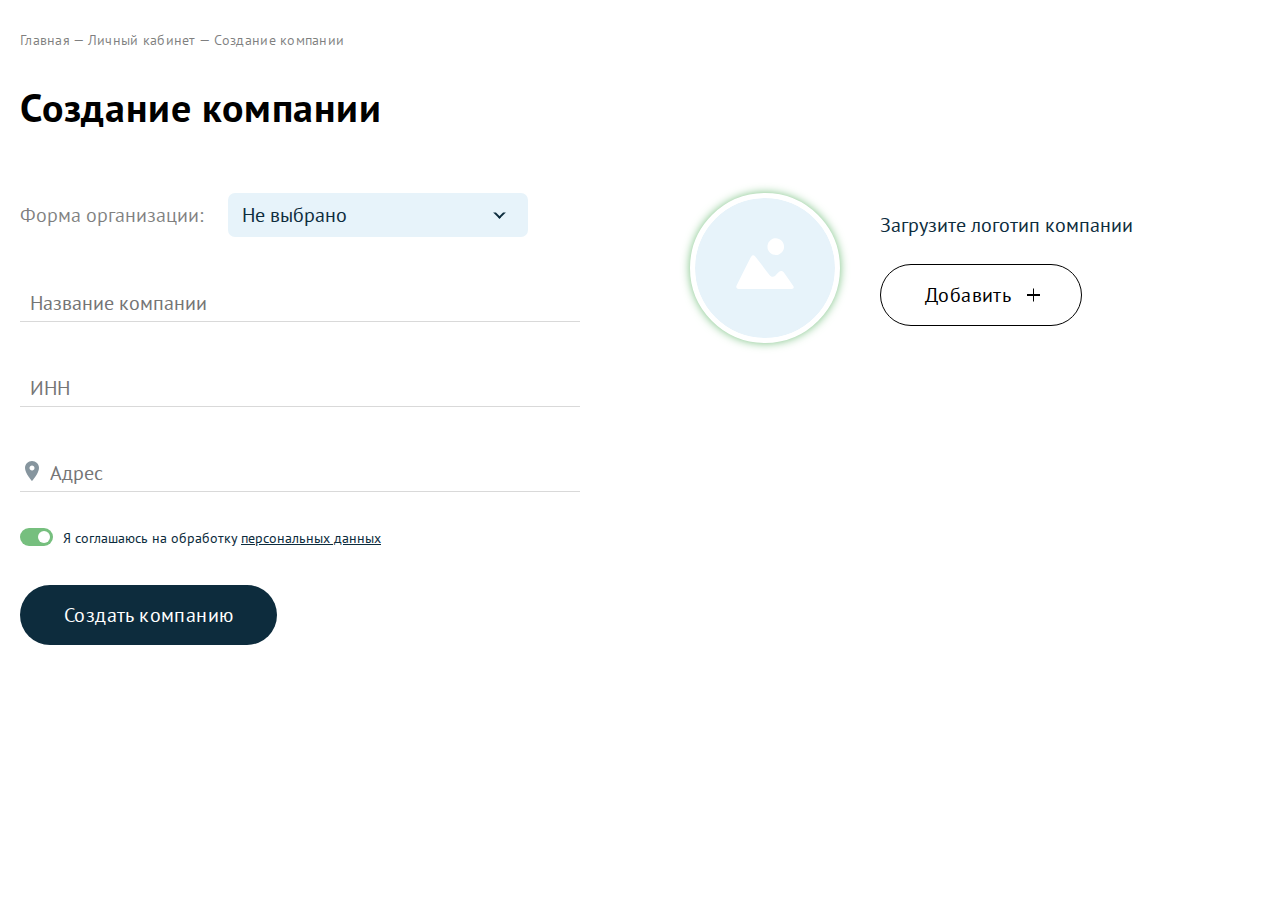
==== admin/company-creation.html @ 100001f4 "Make scroll to top button" ====
<!DOCTYPE html>
<html lang="ru">
<head>
  <meta charset="UTF-8">
  <meta name="viewport" content="width=device-width, initial-scale=1.0">
  <link rel="stylesheet" href="../styles.css">
  <title>Company  creation</title>
</head>
<body class="page">
  <main class="page__content">
    <div class="container">
      <nav class="breadcrumb" aria-label="breadcrumb">
        <ol class="breadcrumb__list">
          <li class="breadcrumb__item"><a href="#" class="breadcrumb__link">Главная</a></li>
          <li class="breadcrumb__item"><a href="#" class="breadcrumb__link">Личный кабинет</a></li>
          <li class="breadcrumb__item" aria-current="page">Создание компании</li>
        </ol>
      </nav>
      <h1 class="page__heading">Создание компании</h1>
      <form class="company-creation-form js-company-creation-form" novalidate>
        <div class="company-creation-form__left">
          <div class="form-control js-form-control">
            <div class="select js-select org-form-select">
              <label for="orgFormSelect" class="select__label org-form-select__label">Форма организации:</label>
              <div class="select__select org-form-select__select">
                <div class="select__input-wrapper">
                  <input type="text" class="select__input js-select__input js-company-creation-form__org-form" id="orgFormSelect" placeholder="Не выбрано" name="form" readonly>
                </div>              
                <ul class="select__options">
                  <li class="select__item js-select__item" data-value="individual">Физическое лицо</li>
                  <li class="select__item js-select__item" data-value="company">Юридическое лицо</li>
                </ul>
              </div>            
            </div>
          </div>
          <div class="form-control js-form-control">
            <label for="companyCreationName" class="visually-hidden">Имя</label>
            <input type="text" id="companyCreationName" class="input js-company-creation-form__name" name="name" placeholder="Название компании">
          </div>
          <div class="form-control js-form-control">
            <label for="companyCreationTaxNumber" class="visually-hidden">ИНН</label>
            <input type="text" id="companyCreationTaxNumber" class="input js-company-creation-form__tax-number" name="tax" placeholder="ИНН">
          </div>
          <div class="form-control js-form-control">
            <label for="companyCreationAddress" class="visually-hidden">Адрес</label>
            <input type="text" id="companyCreationAddress" class="input input_address js-input_address js-company-creation-form__address" name="address" placeholder="Адрес">
          </div>
          <div class="form-control js-form-control">
            <div class="toggle">
              <input class="toggle__field js-company-creation-form__agreement" id="companyCreationToggle" type="checkbox" checked="checked" name="agreement">
              <label class="toggle__label" for="companyCreationToggle">
                <!-- This wrapper is necessary for proper text wrapping if there are other tags inside the label -->
                <span class="toggle__label-inner">
                  Я соглашаюсь на обработку <a href="#">персональных данных</a>
                </span>              
              </label>
            </div>
          </div>          
          <button class="button company-creation-form__submit-button" type="submit">Создать компанию</button>
        </div>
        <div class="company-creation-form__right">
          <div class="img-uploader js-img-uploader">
            <input type="file" accept="image/*" class="visually-hidden js-img-uploader__input" name="photo">
            <div class="img-uploader__img-area js-img-uploader__img-area" style="background-image: url(../img/company-logo-placeholder.svg)"></div>
            <div class="img-uploader__button-area">
              <span>Загрузите логотип компании</span>
              <button class="button button_secondary button_icon_plus js-img-uploader__button" type="button">Добавить</button>
            </div>
          </div>
        </div>
      </form>
    </div>
    <button class="page__scroll-top-button js-page__scroll-top-button"></button>
  </main>
  
  <script src=" https://api-maps.yandex.ru/2.1/?lang=ru_RU&apikey=1eb74772-7ee5-42bf-a977-13ef8b98118c&suggest_apikey=bbda478a-92b3-495a-99fe-64d5a8143422" type="text/javascript"></script>
  <script src="https://yandex.st/jquery/2.2.3/jquery.min.js" type="text/javascript"></script>
  <script>
    ymaps.ready(init);

    function init() {
      const suggestView = new ymaps.SuggestView('companyCreationAddress');
    }
  </script>
  <script src="../main.js"></script>
</body>
</html>
---- styles.css ----
/* Fonts */
@font-face {
  font-family: 'PT Sans';
  src: url('./fonts/pt-sans/pt-sans-regular.woff2') format('woff2'),
      url('./fonts/pt-sans/pt-sans-regular.woff') format('woff');
  font-weight: 400;
  font-style: normal;
  font-display: swap;
}
@font-face {
  font-family: 'PT Sans';
  src: url('./fonts/pt-sans/pt-sans-bold.woff2') format('woff2'),
      url('./fonts/pt-sans/pt-sans-bold.woff') format('woff');
  font-weight: 700;
  font-style: normal;
  font-display: swap;
}
@font-face {
  font-family: 'Ubuntu';
  src: url('./fonts/ubuntu/ubuntu-bold.woff2') format('woff2'),
      url('./fonts/ubuntu/ubuntu-bold.woff') format('woff');
  font-weight: 700;
  font-style: normal;
  font-display: swap;
}
@font-face {
  font-family: 'Roboto Condensed';
  src: url('./fonts/roboto-condensed/roboto-condensed-bold.woff2') format('woff2'),
      url('./fonts/roboto-condensed/roboto-condensed-bold.woff') format('woff');
  font-weight: 700;
  font-style: normal;
  font-display: swap;
}
/* End Fonts */

/* General */
:root {
  --main-text-color: #0D2C3D;
  --secondary-color: #E7F3FA;
  --success-color: #76BF7E;
  --success-transparent-color: #F1FFF3;
  --danger-color: #E41D1D;
  --badge-color: #EB5757;
  --warning-color: #FEAC0B;
  --primary-color: #5D5FEF;
}
*,
*::before,
*::after {
  -webkit-box-sizing: border-box;
          box-sizing: border-box;
}
html {
  font-family: 'PT Sans', 'Arial', sans-serif;
  font-size: 20px;
  line-height: 1.5;
  color: var(--main-text-color);
  height: 100%;
  scroll-behavior: smooth;
}
a {
  color: inherit;
}
.container {
  min-width: 300px;
  max-width: 1540px;
  padding-left: 1rem;
  padding-right: 1rem;
  margin-right: auto;
  margin-left: auto;
}
.visually-hidden {
  position: absolute;
  width: 1px;
  height: 1px;
  margin: -1px;
  border: 0;
  padding: 0;
  white-space: nowrap;
  -webkit-clip-path: inset(100%);
          clip-path: inset(100%);
  clip: rect(0 0 0 0);
  overflow: hidden;
}
.img-responsive {
  width: 100%;
  height: auto;
}
/* End General */

/* Page */
.page {
  min-height: 100%;
  margin: 0;
  padding: 0;
  display: -webkit-box;
  display: -ms-flexbox;
  display: flex;
  -webkit-box-orient: vertical;
  -webkit-box-direction: normal;
      -ms-flex-direction: column;
          flex-direction: column;
}
.page__content {
  -webkit-box-flex: 1;
      -ms-flex-positive: 1;
          flex-grow: 1;
  padding-top: 1.5rem;
  padding-bottom: 4rem;
  position: relative;       
}
.page__heading {
  font-weight: 700;
  font-size: 2rem;
  letter-spacing: .04rem;
  color: #000;
  line-height: normal;
  margin-bottom: 3rem;
}
.page__heading_without_margin {
  margin: 0;
}
.page__scroll-top-button {
  display: none;
  border: none;
  border-radius: .5rem;
  width: 3.4rem;
  height: 3.3rem;
  background-color: rgba(13, 44, 61, 0.5);
  position: absolute;
  bottom: -1.5rem;
  right: 1rem;
  cursor: pointer;
  background-image: url(./img/arrow-top.svg);
  background-repeat: no-repeat;
  background-position: center;
  background-size: 1rem;
  -webkit-transition: all 0.2s ease-in-out;
  -o-transition: all 0.2s ease-in-out;
  transition: all 0.2s ease-in-out;
}
.page__scroll-top-button:hover {
  background-color: var(--main-text-color);
}
.page__scroll-top-button_visible {
  display: block;
}
/* End Page */

/* Media Page */
@media (max-width: 575px) {
  .page__heading {
    margin-bottom: 1.5rem;
  }
  .page__heading_without_margin {
    margin: 0;
  }
}
/* End Media Page */

/* Breadcrumb */
.breadcrumb {
  margin-bottom: 1.5rem;
}
.breadcrumb__list {
  margin: 0;
  padding: 0;
  list-style: none;
  display: -webkit-box;
  display: -ms-flexbox;
  display: flex;
  -ms-flex-wrap: wrap;
      flex-wrap: wrap;
}
.breadcrumb__item {
  color: rgba(0, 0, 0, 0.5);
  font-size: .7rem;
  letter-spacing: .014rem;
  -ms-flex-negative: 0;
      flex-shrink: 0;
}
.breadcrumb__item:not(:last-child)::after {
  content: ' — ';
  white-space: pre;  
}
.breadcrumb__link {
  text-decoration: none;
  color: inherit;
}
/* End Breadcrumb */

/* Form Elements */
.input {
  border: none;
  border-bottom: 1px solid rgba(0, 0, 0, 0.15);
  padding-top: .85rem;
  padding-left: .5rem;
  padding-right: .5rem;
  padding-bottom: .25rem;
  line-height: normal;
  font-size: inherit;
  font-family: inherit;
  margin: 0;
  width: 100%;
  -webkit-transition: all 0.2s ease-in-out;
  -o-transition: all 0.2s ease-in-out;
  transition: all 0.2s ease-in-out;
}
.input:focus {
  border-bottom-color: rgba(0, 0, 0, 0.50);
  outline: none;
}
.input:focus::-webkit-input-placeholder {
  opacity: 0;
  color: transparent;
  -webkit-transition: opacity 0.3s ease;
  transition: opacity 0.3s ease;
}
.input:focus::-moz-placeholder {
  opacity: 0;
  color: transparent;
  -moz-transition: opacity 0.3s ease;
  transition: opacity 0.3s ease;
}
.input:focus:-ms-input-placeholder {
  opacity: 0;
  color: transparent;
  -ms-transition: opacity 0.3s ease;
  transition: opacity 0.3s ease;
}
.input:focus::-ms-input-placeholder {
  opacity: 0;
  color: transparent;
  -ms-transition: opacity 0.3s ease;
  transition: opacity 0.3s ease;
}
.input:focus::placeholder {
  opacity: 0;
  color: transparent;
  -webkit-transition: opacity 0.3s ease;
  -o-transition: opacity 0.3s ease;
  transition: opacity 0.3s ease;
}
.input_address {
  padding-left: 1.5rem;
  background-image: url(./img/geo-icon.svg);
  background-size: 14px;
  background-repeat: no-repeat;
  background-position: left .25rem bottom .5rem;
}
.form-control {
  width: 100%;
}
.form-control__error-message {
  color: var(--danger-color);
  font-size: .7rem;
  text-align: right;
  letter-spacing: .014rem;
}
.form-control_error label {
  color: var(--danger-color);
}
.form-control_error .input {
  border-color: var(--danger-color);
  color: var(--danger-color);
}
.form-control_error .input::-webkit-input-placeholder {
  color: red;
}
.form-control_error .input::-moz-placeholder {
  color: red;
}
.form-control_error .input:-ms-input-placeholder {
  color: red;
}
.form-control_error .input::-ms-input-placeholder {
  color: red;
}
.form-control_error .input::placeholder {
  color: red;
}
.form-control_error .form-control__error-message {
  display: block;
}
.toggle__field {
  width: auto;
  height: auto;
  position: absolute;
  opacity: 0;
}
.toggle__label {
  display: -webkit-box;
  display: -ms-flexbox;
  display: flex;
  font-size: .7rem;
  line-height: 1.5;
  cursor: pointer;
  position: relative;
}
.toggle__label::before {
  content: '';
  display: inline-block;
  margin-right: .5rem;
  width: 1.65rem;
  height: .9rem;
  border-radius: .45rem;
  background-color: rgb(13, 44, 61, 0.5);
  -ms-flex-negative: 0;
      flex-shrink: 0;
  -webkit-transition: all 0.2s ease-in-out;
  -o-transition: all 0.2s ease-in-out;
  transition: all 0.2s ease-in-out;    
}
.toggle__label::after {
  content: '';
  display: block;
  width: .6rem;
  height: .6rem;
  border-radius: 50%;
  background-color: #fff;
  position: absolute;
  top: .15rem;
  left: .15rem;
  -webkit-transition: all 0.2s ease-in-out;
  -o-transition: all 0.2s ease-in-out;
  transition: all 0.2s ease-in-out;
}
.toggle__field:checked + .toggle__label::before {
  background-color: var(--success-color);
}
.toggle__field:checked + .toggle__label::after {
  left: .9rem;
}
/* End Form Elements */

/* Button */
.button {
  padding: .9rem 2.2rem;
  border: none;
  border-radius: 2.5rem;
  width: auto;
  background-color: var(--main-text-color);
  color: #fff;
  font-family: 'PT Sans', 'Arial', sans-serif;
  font-size: 1rem;
  line-height: 1.2;
  letter-spacing: .02rem;
  cursor: pointer;
  -webkit-transition: all 0.2s ease-in-out;
  -o-transition: all 0.2s ease-in-out;
  transition: all 0.2s ease-in-out;
}
.button:hover {
  opacity: 0.85;
}
.button:disabled {
  background-color: rgba(13, 44, 61, 0.5);
  pointer-events: none;
}
.button_secondary {
  background-color: transparent;
  border: 1px solid #000;
  color: #000;
  outline: 1px solid transparent;
}
.button_secondary:hover {
  outline: 1px solid var(--main-text-color);
}
.button_secondary:disabled {
  background-color: transparent;
  border-color: rgba(13, 44, 61, 0.5);
  color: rgba(13, 44, 61, 0.5);
}
.button_icon_plus {
  padding-right: 3.5rem;
  position: relative;
}
.button_icon_plus::after {
  content: '';
  position: absolute;
  display: block;
  width: .65rem;
  height: .65rem;
  background-image: 
    -o-linear-gradient(bottom, transparent .3rem, #000 .3rem, #000 .35rem, transparent .35rem),
    -o-linear-gradient(right, transparent .3rem, #000 .3rem, #000 .35rem, transparent .35rem);
  background-image: 
    -webkit-gradient(linear, left bottom, left top, color-stop(.3rem, transparent), color-stop(.3rem, #000), color-stop(.35rem, #000), color-stop(.35rem, transparent)),
    -webkit-gradient(linear, right top, left top, color-stop(.3rem, transparent), color-stop(.3rem, #000), color-stop(.35rem, #000), color-stop(.35rem, transparent));
  background-image: 
    linear-gradient(to top, transparent .3rem, #000 .3rem, #000 .35rem, transparent .35rem),
    linear-gradient(to left, transparent .3rem, #000 .3rem, #000 .35rem, transparent .35rem);
  right: 2.05rem;
  top: 50%;
  -webkit-transform: translateY(-50%);
      -ms-transform: translateY(-50%);
          transform: translateY(-50%);
  -webkit-transition: all 0.2s ease-in-out;
  -o-transition: all 0.2s ease-in-out;
  transition: all 0.2s ease-in-out;    
}
.button_icon_plus:hover::after {
  right: 1.8rem;
}
/* End Button */

/* Img Uploader */
.img-uploader {
  display: -webkit-box;
  display: -ms-flexbox;
  display: flex;
  -webkit-column-gap: 2rem;
     -moz-column-gap: 2rem;
          column-gap: 2rem;                    
}
.img-uploader__img-area {
  -ms-flex-negative: 0;
      flex-shrink: 0;
  width: 7.5rem;
  height: 7.5rem;
  border-radius: 50%;
  border: .25rem solid #fff;
  background-color: #fff;
  background-size: cover;
  background-repeat: no-repeat;
  background-position: center;
          -webkit-box-shadow: 0 0 .5rem var(--success-color);
                  box-shadow: 0 0 .5rem var(--success-color);
  overflow: hidden;
  position: relative;
  -webkit-transition: all 0.2s ease-in-out;
  -o-transition: all 0.2s ease-in-out;
  transition: all 0.2s ease-in-out;              
}
.img-uploader__img-area:hover {
  -webkit-box-shadow: 0 0 .5rem rgba(0, 0, 0, 0.4);
          box-shadow: 0 0 .5rem rgba(0, 0, 0, 0.4);
}
.img-uploader__img {
  position: absolute;
  top: 0;
  left: 0;
  width: 100%;
  height: 100%;
  -o-object-fit: cover;
     object-fit: cover;
  -o-object-position: center;
     object-position: center;
}
.img-uploader__button-area {
  display: -webkit-box;
  display: -ms-flexbox;
  display: flex;
  -webkit-box-orient: vertical;
  -webkit-box-direction: normal;
      -ms-flex-direction: column;
          flex-direction: column;
  row-gap: 1.2rem;
  -webkit-box-pack: center;
      -ms-flex-pack: center;
          justify-content: center;
  -webkit-box-align: start;
      -ms-flex-align: start;
          align-items: flex-start;      
}
/* End Img Uploader */

/* Media Img Uploader */
@media (max-width: 991px) {
  .img-uploader {
    -webkit-column-gap: 1rem;
       -moz-column-gap: 1rem;
            column-gap: 1rem;
  }
}
@media (max-width: 767px) {
  .img-uploader {
    -webkit-box-orient: vertical;
    -webkit-box-direction: normal;
        -ms-flex-direction: column;
            flex-direction: column;
    row-gap: .55rem;
    -webkit-box-align: center;
        -ms-flex-align: center;
            align-items: center;        
  }
  .img-uploader__button-area {
    row-gap: .55rem; 
    text-align: center;
    -webkit-box-align: center;
        -ms-flex-align: center;
            align-items: center;
  }
}
/* End Media Img Uploader */

/* Registration Form */
.registration-form {
  display: -webkit-box;
  display: -ms-flexbox;
  display: flex;
  -webkit-column-gap: 5.5rem;
     -moz-column-gap: 5.5rem;
          column-gap: 5.5rem;
}
.registration-form__left {
  width: 100%;
  max-width: 28rem;
  display: -webkit-box;
  display: -ms-flexbox;
  display: flex;
  -webkit-box-orient: vertical;
  -webkit-box-direction: normal;
      -ms-flex-direction: column;
          flex-direction: column;
  row-gap: 1.8rem;
  -webkit-box-align: start;
      -ms-flex-align: start;
          align-items: flex-start;  
}
/* End Registration Form */

/* Media Registration Form */
@media (max-width: 991px) {
  .registration-form {
    -webkit-column-gap: 2rem;
       -moz-column-gap: 2rem;
            column-gap: 2rem;
  }
}
@media (max-width: 575px) {
  .registration-form {
    -webkit-box-orient: vertical;
    -webkit-box-direction: reverse;
        -ms-flex-direction: column-reverse;
            flex-direction: column-reverse;
    row-gap: 1.5rem;       
  }
  .registration-form__submit-button {
    width: 100%;
  }
}
/* End Media Registration Form */

/* Modal */
.modal {
  position: fixed;
  top: 0;
  left: 0;
  width: 100%;
  height: 100%;
  background-color: rgba(0, 0, 0, 0.45);
  -webkit-backdrop-filter: blur(.3rem);
          backdrop-filter: blur(.3rem);
  z-index: 1000;
  -webkit-transition: all 0.2s ease-in-out;
  -o-transition: all 0.2s ease-in-out;
  transition: all 0.2s ease-in-out;
  display: none;
}
.modal_opened {
  display: block;
}
.modal__window {
  position: fixed;
  top: 50%;
  left: 50%;
  -webkit-transform: translate(-50%, -50%);
      -ms-transform: translate(-50%, -50%);
          transform: translate(-50%, -50%);
  background-color: #fff; 
  max-width: 100%;
  max-height: 100%;
  border-radius: 1rem;
}
.modal__body {
  width: 100%;
  height: 100%;
  position: relative;
  border-radius: inherit;
}
.modal__close-button {
  position: absolute;
  top: .75rem;
  right: .75rem;
  border: none;
  background-color: transparent;
  cursor: pointer;
  font-size: 1rem;
  line-height: 1rem;
  color: var(--main-text-color);
  -webkit-transition: all 0.2s ease-in-out;
  -o-transition: all 0.2s ease-in-out;
  transition: all 0.2s ease-in-out;
}
.modal__close-button:hover {
  color: #000;
  -webkit-transform: scale(1.15);
      -ms-transform: scale(1.15);
          transform: scale(1.15);
}
/* End Modal */

/* Registration Modal */
.registration-modal__window {
  width: 27.15rem;
  /* height: 34.25rem;  */
}
.registration-modal__body {
  background-color: var(--secondary-color);
  padding: 25.85rem 4.75rem 3.2rem;
  background-size: 92%;
  background-repeat: no-repeat;
  background-position: top center;
}
.registration-modal__message {
  text-align: center;
  font-size: 2rem;
  font-weight: 700;
  line-height: normal;
  letter-spacing: .04rem;
}
/* End Registration Modal */

/* Media Registration Modal */
@media (max-width: 575px) {
  .registration-modal__window {
    min-height: 28.15rem;
  }
  .registration-modal__body {
    padding: 19.4rem 0.5rem 3.95rem;
    background-size: 80%;
    background-position: top 2.2rem center;
  }
}
@media (max-height: 700px) and (orientation: landscape) {
  .registration-modal__window {
    max-height: 95vh;
  }
  .registration-modal__body {
    padding-top: 60vh;
    background-size: 60%;
  }
}
@media (max-height: 500px) and (orientation: landscape) {
  .registration-modal__body {
    padding-top: 50vh;
    padding-bottom: 2rem;
    background-size: 45%;
  }
}
/* End Media Registration Modal */

/* Company Creation Form */
.company-creation-form {
  display: -webkit-box;
  display: -ms-flexbox;
  display: flex;
  -webkit-column-gap: 5.5rem;
     -moz-column-gap: 5.5rem;
          column-gap: 5.5rem;
}
.company-creation-form__left {
  width: 100%;
  max-width: 28rem;
  display: -webkit-box;
  display: -ms-flexbox;
  display: flex;
  -webkit-box-orient: vertical;
  -webkit-box-direction: normal;
      -ms-flex-direction: column;
          flex-direction: column;
  row-gap: 1.8rem;
  -webkit-box-align: start;
      -ms-flex-align: start;
          align-items: flex-start;  
}
/* End Company Creation Form */

/* Media Company Creation Form */
@media (max-width: 991px) {
  .company-creation-form {
    -webkit-column-gap: 2rem;
       -moz-column-gap: 2rem;
            column-gap: 2rem;
  }
}
@media (max-width: 575px) {
  .company-creation-form {
    -webkit-box-orient: vertical;
    -webkit-box-direction: reverse;
        -ms-flex-direction: column-reverse;
            flex-direction: column-reverse;
    row-gap: 3rem;            
  }
  .company-creation-form__submit-button {
    width: 100%;
  }
}
/* End Media Company Creation Form */

/* Select */
.select__input-wrapper {
  position: relative;
}
.select__input-wrapper::after {
  content: '';
  display: block;
  position: absolute;
  width: .45rem;
  height: .45rem;
  border: .1rem solid transparent;
  border-left: .1rem solid var(--main-text-color);
  border-bottom: .1rem solid var(--main-text-color);
  -webkit-transform: rotate(-45deg);
      -ms-transform: rotate(-45deg);
          transform: rotate(-45deg);
  bottom: 1rem;
  right: 1.2rem;
  pointer-events: none;
}
.select__input {
  border: none;
  background-color: var(--secondary-color); 
  border-radius: 7px;  
  font-family: inherit;
  font-size: inherit;
  line-height: 1.2rem;  
  cursor: pointer;
  padding-top: .5rem;
  padding-bottom: .5rem;
  padding-left: .7rem;
  padding-right: 2.6rem;
  width: 100%; 
}
.select__input::-webkit-input-placeholder {
  color: var(--main-text-color);
  opacity: 1;
}
.select__input::-moz-placeholder {
  color: var(--main-text-color);
  opacity: 1;
}
.select__input:-ms-input-placeholder {
  color: var(--main-text-color);
  opacity: 1;
}
.select__input::-ms-input-placeholder {
  color: var(--main-text-color);
  opacity: 1;
}
.select__input::placeholder {
  color: var(--main-text-color);
  opacity: 1;
}
.select__input:focus {
  outline: none;
}
.select__select {
  position: relative;
  -webkit-user-select: none;
     -moz-user-select: none;
      -ms-user-select: none;
          user-select: none;
}
.select__options {
  position: absolute;
  left: 0;
  top: calc(100% + .1rem);
  width: 100%;
  list-style: none;
  margin: 0;
  padding: 0;
  padding-top: .6rem;
  padding-bottom: .6rem;
  background-color: #fff;
  border-radius: .35rem;
  z-index: 1;
  display: none;
  -webkit-box-shadow: 0 .25rem 1rem 0 rgba(0, 0,0 , 0.25);
          box-shadow: 0 .25rem 1rem 0 rgba(0, 0,0 , 0.25);
}
.select__item {
  width: 100%;
  padding-top: .5rem;
  padding-bottom: .5rem;
  padding-left: .8rem;
  padding-right: 2.5rem;
  font-size: .8rem;
  line-height: 1.2rem;
  letter-spacing: -0.008rem;
  -webkit-transition: all 0.2s ease-in-out;
  -o-transition: all 0.2s ease-in-out;
  transition: all 0.2s ease-in-out;
}
.select__item:hover {
  background-color: var(--secondary-color);
}
.select__item_selected {
  position: relative;
}
.select__item_selected::after {
  content: '';
  position: absolute;
  display: block;
  width: .85rem;
  height: .4rem;
  border-left: .1rem solid var(--success-color);
  border-bottom: .1rem solid var(--success-color);
  -webkit-transform: rotate(-45deg);
      -ms-transform: rotate(-45deg);
          transform: rotate(-45deg);
  bottom: 1rem;
  right: .95rem; 
}
.select_opened .select__options {
  display: block;
}
.select_opened .select__input-wrapper::after {
  border-left-color: transparent;
  border-bottom-color: transparent;
  border-right-color: #666;
  border-top-color: #666;
  bottom: .7rem;
}
.select_opened .select__input::-webkit-input-placeholder {
  opacity: 0.5;
  font-size: .8rem;
}
.select_opened .select__input::-moz-placeholder {
  opacity: 0.5;
  font-size: .8rem;
}
.select_opened .select__input:-ms-input-placeholder {
  opacity: 0.5;
  font-size: .8rem;
}
.select_opened .select__input::-ms-input-placeholder {
  opacity: 0.5;
  font-size: .8rem;
}
.select_opened .select__input::placeholder {
  opacity: 0.5;
  font-size: .8rem;
}
/* End Select */

/* Organization Form Select */
.org-form-select {
  display: -webkit-box;
  display: -ms-flexbox;
  display: flex;
  -webkit-column-gap: 1.25rem;
     -moz-column-gap: 1.25rem;
          column-gap: 1.25rem;
  -webkit-box-align: center;
      -ms-flex-align: center;
          align-items: center;
  -ms-flex-wrap: wrap;
      flex-wrap: wrap;              
}
.org-form-select__label {
  color: rgba(0, 0, 0, 0.5);
  -ms-flex-negative: 0;
      flex-shrink: 0;
}
.org-form-select__select {
  width: 15rem;
  position: relative;
  -ms-flex-negative: 0;
      flex-shrink: 0;
}
/* End Organization Form Select */

/* Media Organization Form Select */
@media (max-width: 575px) {
  .org-form-select__select {
    width: 100%;
  }
}
/* End Media Organization Form Select */

/* Locations Page */
.locations-page {
  max-width: 62.5rem;
}
.locations-page__header {
  display: -webkit-box;
  display: -ms-flexbox;
  display: flex;
  -webkit-box-pack: justify;
      -ms-flex-pack: justify;
          justify-content: space-between;
  -webkit-column-gap: 0.5rem;
     -moz-column-gap: 0.5rem;
          column-gap: 0.5rem; 
  margin-bottom: 3.75rem;               
}
.locations-page__button-for-small-screens {
  display: none;
}
.locations-page__body {
  display: grid;
  grid-template-columns: auto 1fr;
  -webkit-column-gap: 1rem;
     -moz-column-gap: 1rem;
          column-gap: 1rem;
  -webkit-box-align: start;
      -ms-flex-align: start;
          align-items: start;                 
}
.locations-page__content {
  display: -webkit-box;
  display: -ms-flexbox;
  display: flex;
  -webkit-box-orient: vertical;
  -webkit-box-direction: normal;
      -ms-flex-direction: column;
          flex-direction: column;
  row-gap: 1.65rem;
}
.locations-page__list {
  width: 100%;
  display: grid;
  grid-template-columns: 1fr 1fr;
  gap: 1rem;
}
.locations-page__item {
  display: block;
  background-color: var(--secondary-color);
  border-radius: .75rem;
  padding-top: .8rem;
  padding-bottom: .8rem;
  padding-left: 3.75rem;
  padding-right: 3rem;
  background-image: url(./img/geo-icon.svg);
  background-size: .9rem;
  background-position: left 1.25rem center;
  background-repeat: no-repeat;
  text-decoration: none;
  position: relative;
  line-height: 1.3;
}
.locations-page__item::after {
  content: '';
  display: block;
  position: absolute;
  width: .4rem;
  height: .4rem;
  border-top: 2px solid #666;
  border-right: 2px solid #666;
  -webkit-transform: rotate(45deg) translateY(-50%);
      -ms-transform: rotate(45deg) translateY(-50%);
          transform: rotate(45deg) translateY(-50%);
  right: 1.55rem;
  top: 50%;
  -webkit-transition: all 0.2s ease-in-out;
  -o-transition: all 0.2s ease-in-out;
  transition: all 0.2s ease-in-out;
}
.locations-page__item:hover::after {
  border-color: var(--success-color);
  -webkit-transform: rotate(45deg) translateY(-50%) scale(1.3);
      -ms-transform: rotate(45deg) translateY(-50%) scale(1.3);
          transform: rotate(45deg) translateY(-50%) scale(1.3);
  right: 1.3rem;        
}
.locations-page__item-number,
.locations-page__item-name {
  font-size: .8rem;
}
.locations-page__item-number::after {
  content: ' /';
  white-space: pre;
}
.locations-page__item-address {
  font-weight: 700;
  display: block;
  margin-top: .25rem; 
}
/* End Locations Page */

/* Media Locations Page */
@media (max-width: 991px) {
  .locations-page__list {
    grid-template-columns: 1fr;
  }
  .locations-page__item {
    border-radius: .2rem;
    padding-left: 2.4rem;
    background-position: left .7rem center;
  }
}
@media (max-width: 767px) {
  .locations-page__body {
    grid-template-columns: 1fr;
  }
  .locations-page__button-for-big-screens {
    display: none;
  }
  .locations-page__button-for-small-screens {
    display: block;
  }
}
@media (max-width: 580px) {
  .locations-page__header {
    -webkit-box-orient: vertical;
    -webkit-box-direction: normal;
        -ms-flex-direction: column;
            flex-direction: column;
    row-gap: 1.35rem;
    margin-bottom: 1.35rem;                   
  }
  .locations-page__list {
    gap: .3rem;
  }
  .locations-page__item {
    background-position: left .75rem top 1.15rem;
  }
}
/* End Media Locations Page */

/* Side Menu */
.side-menu {
  width: 11.65rem;
  margin: 0;
  padding: 0;
  list-style-type: none;
  border: .05rem solid #EFEFEF;
  -ms-flex-negative: 0;
      flex-shrink: 0;
}
.side-menu__item {
  font-size: .7rem;
  letter-spacing: .014rem;
  line-height: normal;
}
.side-menu__item:not(:last-child) {
  border-bottom: .05rem solid #EFEFEF;
}
.side-menu__item_active {
  font-weight: 700;
}
.side-menu__link {
  text-decoration: none;
  color: inherit;
  display: block;
  padding: .85rem 1rem;
  -webkit-transition: all 0.2s ease-in-out;
  -o-transition: all 0.2s ease-in-out;
  transition: all 0.2s ease-in-out;
}
.side-menu__link:hover {
  background-color: #EFEFEF;
}
/* End Side Menu */

/* Media Side Menu */
@media (max-width: 767px) {
  .side-menu {
    display: none;
  }
}
/* End Media Side Menu */

/* Bottom Menu */
.bottom-menu {
  position: fixed;
  bottom: 0;
  left: 0;
  right: 0;
  display: none;
  background-color: #fff;
  -webkit-box-shadow: 0 -0.2rem .5rem 0 rgba(0, 0, 0, 0.06);
          box-shadow: 0 -0.2rem .5rem 0 rgba(0, 0, 0, 0.06);
}
.bottom-menu__list {
  list-style-type: none;
  margin: 0;
  padding: 0;
  display: grid;
  grid-template-columns: repeat(4, 1fr);
}
.bottom-menu__item {
  background-repeat: no-repeat;
  background-position: top .95rem center;
  position: relative;
}
.bottom-menu__item_active {
  background-color: var(--main-text-color);
  color: #fff;
}
.bottom-menu__item_my {
  background-image: url(./img/bottom-menu-my-icon-black.svg);
}
.bottom-menu__item_locations {
  background-image: url(./img/bottom-menu-locations-icon-black.svg);
}
.bottom-menu__item_requests {
  background-image: url(./img/bottom-menu-requests-icon-black.svg);
}
.bottom-menu__item_profile {
  background-image: url(./img/bottom-menu-profile-icon-black.svg);
}
.bottom-menu__item_my.bottom-menu__item_active {
  background-image: url(./img/bottom-menu-my-icon-white.svg);
}
.bottom-menu__item_locations.bottom-menu__item_active {
  background-image: url(./img/bottom-menu-locations-icon-white.svg);
}
.bottom-menu__item_requests.bottom-menu__item_active {
  background-image: url(./img/bottom-menu-requests-icon-white.svg);
}
.bottom-menu__item_profile.bottom-menu__item_active {
  background-image: url(./img/bottom-menu-profile-icon-white.svg);
}
.bottom-menu__link {
  text-decoration: none;
  display: -webkit-box;
  display: -ms-flexbox;
  display: flex;
  -webkit-box-align: end;
      -ms-flex-align: end;
          align-items: flex-end;
  -webkit-box-pack: center;
      -ms-flex-pack: center;
          justify-content: center;        
  height: 4.4rem;
  padding: .4rem .65rem;
  text-align: center;
  font-size: .7rem;
  line-height: 80%;
}
.bottom-menu__badge {
  display: -webkit-box;
  display: -ms-flexbox;
  display: flex;
  -webkit-box-pack: center;
      -ms-flex-pack: center;
          justify-content: center;
  -webkit-box-align: center;
      -ms-flex-align: center;
          align-items: center;
  min-width: 1.05rem;
  height: 1.05rem;
  position: absolute;
  top: .4rem;
  right: .7rem;
  border-radius: 2.5rem;
  background-color: var(--badge-color);
  color: #fff;
  font-size: .8rem;
  font-weight: 700;
  line-height: 100%;
  font-family: 'Roboto Condensed', 'Arial', sans-serif;
  padding: 0 .3rem;
}
/* End Bottom Menu */

/* Media Bottom Menu */
@media (max-width: 767px) {
  .bottom-menu {
    display: block;
  }
}
/* End Media Bottom Menu */

/* Pagination */
.pagination {
  display: -webkit-box;
  display: -ms-flexbox;
  display: flex;
  -webkit-box-pack: end;
      -ms-flex-pack: end;
          justify-content: flex-end;
}
.pagination__list {
  list-style-type: none;
  margin: 0;
  padding: 0;
  display: -webkit-box;
  display: -ms-flexbox;
  display: flex;
}
.pagination__item {
  font-size: .8rem;
  line-height: 1.2rem;
  font-family: 'Ubuntu', 'Arial', sans-serif;
  -ms-flex-negative: 0;
      flex-shrink: 0;
  -webkit-transition: all 0.2s ease-in-out;
  -o-transition: all 0.2s ease-in-out;
  transition: all 0.2s ease-in-out;    
}
.pagination__item_hidden {
  display: none;
}
.pagination__link {
  text-decoration: none;
  display: block;
  padding: .4rem .5rem;
  border-radius: .35rem;
  font-weight: 700;
  color: rgba(13, 44, 61, 0.5);  
  -webkit-transition: all 0.2s ease-in-out;
  -o-transition: all 0.2s ease-in-out;
  transition: all 0.2s ease-in-out;
}
.pagination__item_active .pagination__link {
  background-color: var(--secondary-color);
  padding: .4rem .75rem;
  margin: 0 .5rem;
  color: var(--main-text-color);
}
.pagination__item:not(.pagination__item_active):hover .pagination__link {
  -webkit-transform: scale(1.2);
      -ms-transform: scale(1.2);
          transform: scale(1.2);
  color: var(--main-text-color);    
}
.pagination__link_prev {
  background-image: url(./img/arrow-left.svg);
  background-position: left center;
}
.pagination__link_next {
  background-image: url(./img/arrow-right.svg);
  background-position: right center;
}
.pagination__link_prev,
.pagination__link_next {
  background-repeat: no-repeat;
  background-size: .3rem;
  width: .8rem;
  height: 100%;
  padding: 0;
}
/* End Pagination */

/* Media  Pagination */
@media (max-width: 767px) {
  .pagination {
    -webkit-box-pack: center;
        -ms-flex-pack: center;
            justify-content: center;
  }
}
/* End Media Pagination */
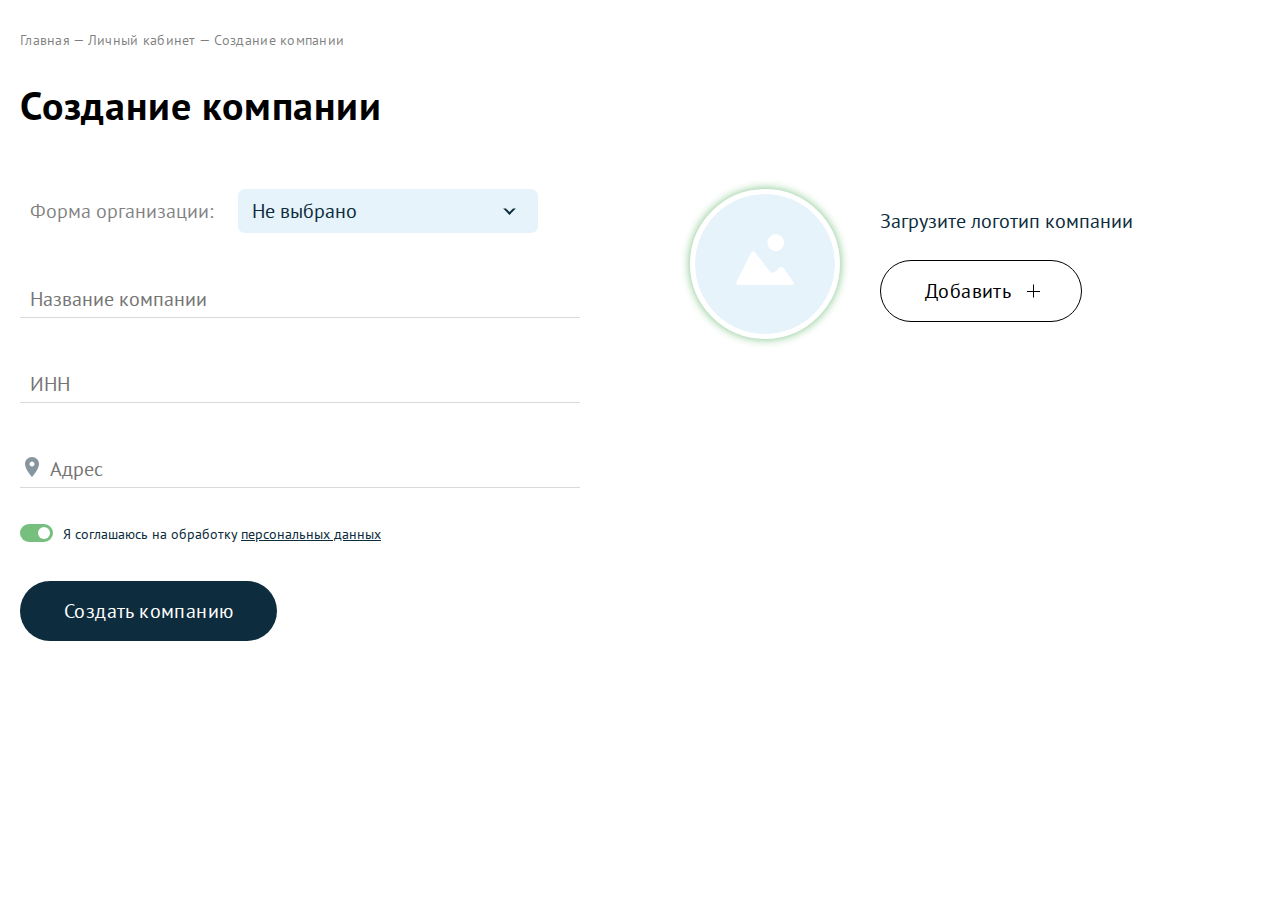
==== commit 5ff0d204: "Make Location page" ====
--- a/admin/company-creation.html
+++ b/admin/company-creation.html
@@ -74,7 +74,6 @@
   </main>
   
   <script src=" https://api-maps.yandex.ru/2.1/?lang=ru_RU&apikey=1eb74772-7ee5-42bf-a977-13ef8b98118c&suggest_apikey=bbda478a-92b3-495a-99fe-64d5a8143422" type="text/javascript"></script>
-  <script src="https://yandex.st/jquery/2.2.3/jquery.min.js" type="text/javascript"></script>
   <script>
     ymaps.ready(init);
 
--- a/styles.css
+++ b/styles.css
@@ -114,7 +114,7 @@
   font-size: 2rem;
   letter-spacing: .04rem;
   color: #000;
-  line-height: normal;
+  line-height: 1.2;
   margin-bottom: 3rem;
 }
 .page__heading_without_margin {
@@ -248,6 +248,9 @@
   background-repeat: no-repeat;
   background-position: left .25rem bottom .5rem;
 }
+.input_time {
+  text-align: center;
+}
 .form-control {
   width: 100%;
 }
@@ -331,7 +334,25 @@
 .toggle__field:checked + .toggle__label::after {
   left: .9rem;
 }
+.fieldset {
+  padding: 0;
+  margin: 0;
+  border: none;
+}
+.legend {
+  padding: 0;
+  margin: 0;
+}
 /* End Form Elements */
+
+/* Media Form Elements */
+@media (max-width: 575px) {
+  .input_address {
+    padding-left: 2rem;
+    background-position: left .8rem bottom .5rem;
+  }
+}
+/* End Media Form Elements */
 
 /* Button */
 .button {
@@ -857,12 +878,13 @@
       -ms-flex-align: center;
           align-items: center;
   -ms-flex-wrap: wrap;
-      flex-wrap: wrap;              
+      flex-wrap: wrap;                  
 }
 .org-form-select__label {
   color: rgba(0, 0, 0, 0.5);
   -ms-flex-negative: 0;
       flex-shrink: 0;
+  padding-left: .5rem;    
 }
 .org-form-select__select {
   width: 15rem;
@@ -1244,4 +1266,224 @@
             justify-content: center;
   }
 }
-/* End Media Pagination */+/* End Media Pagination */
+
+/* Location Page */
+.location-page {
+  max-width: 41rem;
+}
+.location-page__header {
+  display: -webkit-box;
+  display: -ms-flexbox;
+  display: flex;
+  -webkit-column-gap: 1.5rem;
+     -moz-column-gap: 1.5rem;
+          column-gap: 1.5rem;
+  -webkit-box-align: center;
+      -ms-flex-align: center;
+          align-items: center;
+  margin-bottom: 1.5rem;                  
+}
+.location-page__avatar {
+  width: 5.85rem;
+  height: 5.85rem;
+  border-radius: 50%;
+  -o-object-fit: cover;
+     object-fit: cover;
+  -o-object-position: center;
+     object-position: center;   
+}
+.location-page__heading {
+  line-height: 1;
+}
+.location-page__body {
+  display: grid;
+  grid-template-columns: auto 1fr;
+  -webkit-column-gap: 1rem;
+     -moz-column-gap: 1rem;
+          column-gap: 1rem;
+  -webkit-box-align: start;
+      -ms-flex-align: start;
+          align-items: start;                 
+}
+.location-page__form {
+  position: relative;
+  top: -0.9rem;
+  width: 100%;
+  max-width: 28rem;
+  display: -webkit-box;
+  display: -ms-flexbox;
+  display: flex;
+  -webkit-box-orient: vertical;
+  -webkit-box-direction: normal;
+      -ms-flex-direction: column;
+          flex-direction: column;
+  row-gap: 0.75rem;
+  -webkit-box-align: start;
+      -ms-flex-align: start;
+          align-items: flex-start;
+}
+.location-page__fieldset {
+  margin-top: .55rem;
+}
+.location-page__coords {
+  display: grid;
+  grid-template-columns: repeat(2, 5.35rem);
+  -webkit-column-gap: 1rem;
+     -moz-column-gap: 1rem;
+          column-gap: 1rem;        
+}
+.location-page__latitude,
+.location-page__longitude {
+  font-size: .85rem; 
+}
+.location-page__latitude::-webkit-input-placeholder, .location-page__longitude::-webkit-input-placeholder {
+  font-size: 1rem;
+}
+.location-page__latitude::-moz-placeholder, .location-page__longitude::-moz-placeholder {
+  font-size: 1rem;
+}
+.location-page__latitude:-ms-input-placeholder, .location-page__longitude:-ms-input-placeholder {
+  font-size: 1rem;
+}
+.location-page__latitude::-ms-input-placeholder, .location-page__longitude::-ms-input-placeholder {
+  font-size: 1rem;
+}
+.location-page__latitude::placeholder,
+.location-page__longitude::placeholder {
+  font-size: 1rem;
+}
+.location-page__hours {
+  width: 100%;
+  display: -webkit-box;
+  display: -ms-flexbox;
+  display: flex;
+  -webkit-box-pack: justify;
+      -ms-flex-pack: justify;
+          justify-content: space-between;      
+}
+.location-page__working-hours,
+.location-page__lunch-hours {
+  display: grid;
+  grid-template-columns: repeat(2, 5.35rem);
+  -webkit-column-gap: 1rem;
+     -moz-column-gap: 1rem;
+          column-gap: 1rem;
+  position: relative;        
+}
+.location-page__working-hours::after,
+.location-page__lunch-hours::after {
+  content: '';
+  display: block;
+  position: absolute;
+  width: .45rem;
+  height: .05rem;
+  background-color: var(--main-text-color);
+  left: 50%;
+  bottom: .9rem;
+  -webkit-transform:translateX(-50%);
+      -ms-transform:translateX(-50%);
+          transform:translateX(-50%);
+}
+.location-page__add-button {
+  width: 100%;
+  border: none;
+  border-radius: 2.5rem;
+  background-color: var(--secondary-color);
+  font-family: 'PT Sans', 'Arial', sans-serif;
+  font-size: 1rem;
+  line-height: 1.2;
+  letter-spacing: .02rem;
+  cursor: pointer;
+  padding: .35rem 1rem;
+  -webkit-transition: all 0.2s ease-in-out;
+  -o-transition: all 0.2s ease-in-out;
+  transition: all 0.2s ease-in-out;
+  display: -webkit-box;
+  display: -ms-flexbox;
+  display: flex;
+  -webkit-box-pack: center;
+      -ms-flex-pack: center;
+          justify-content: center;
+  margin-top: .75rem; 
+  margin-bottom: 1.25rem;       
+}
+.location-page__add-button-text {
+  display: -webkit-box;
+  display: -ms-flexbox;
+  display: flex;
+  -webkit-column-gap: .75rem;
+     -moz-column-gap: .75rem;
+          column-gap: .75rem;
+  -webkit-box-align: center;
+      -ms-flex-align: center;
+          align-items: center;
+}
+.location-page__add-button-text::after {
+  content: '';
+  display: block;
+  width: .65rem;
+  height: .65rem;
+  background-image: 
+    -o-linear-gradient(bottom, transparent .3rem, #000 .3rem, #000 .35rem, transparent .35rem),
+    -o-linear-gradient(right, transparent .3rem, #000 .3rem, #000 .35rem, transparent .35rem);
+  background-image: 
+    -webkit-gradient(linear, left bottom, left top, color-stop(.3rem, transparent), color-stop(.3rem, #000), color-stop(.35rem, #000), color-stop(.35rem, transparent)),
+    -webkit-gradient(linear, right top, left top, color-stop(.3rem, transparent), color-stop(.3rem, #000), color-stop(.35rem, #000), color-stop(.35rem, transparent));
+  background-image: 
+    linear-gradient(to top, transparent .3rem, #000 .3rem, #000 .35rem, transparent .35rem),
+    linear-gradient(to left, transparent .3rem, #000 .3rem, #000 .35rem, transparent .35rem);
+  -webkit-transition: all 0.2s ease-in-out;
+  -o-transition: all 0.2s ease-in-out;
+  transition: all 0.2s ease-in-out;
+}
+.location-page__add-button:hover {
+  background-color: rgba(13, 44, 61, 0.15);
+}
+.location-page__add-button:hover .location-page__add-button-text::after {
+  -webkit-transform: translateX(.75rem);
+      -ms-transform: translateX(.75rem);
+          transform: translateX(.75rem);
+}
+/* End Location Page */
+
+/* Media Location Page */
+@media (max-width: 767px) {
+  .location-page__body {
+    grid-template-columns: 1fr;
+  }
+}
+@media (max-width: 575px) {
+  .location-page__header {
+    -webkit-box-orient: vertical;
+    -webkit-box-direction: normal;
+        -ms-flex-direction: column;
+            flex-direction: column;
+    row-gap: 20px;
+    text-align: center;
+    margin-bottom: 2rem;
+  }
+  .location-page__avatar {
+    width: 5rem;
+    height: 5rem; 
+  }
+  .location-page__hours {
+    -webkit-box-orient: vertical;
+    -webkit-box-direction: normal;
+        -ms-flex-direction: column;
+            flex-direction: column;
+    -webkit-box-align: start;
+        -ms-flex-align: start;
+            align-items: start;
+    row-gap: .75rem;                
+  }
+  .location-page__add-button {
+    padding-top: .9rem;
+    padding-bottom: .9rem;
+    margin-bottom: .25rem;
+  }
+  .location-page__save-button {
+    width: 100%;
+  }
+}
+/* End Media Location Page */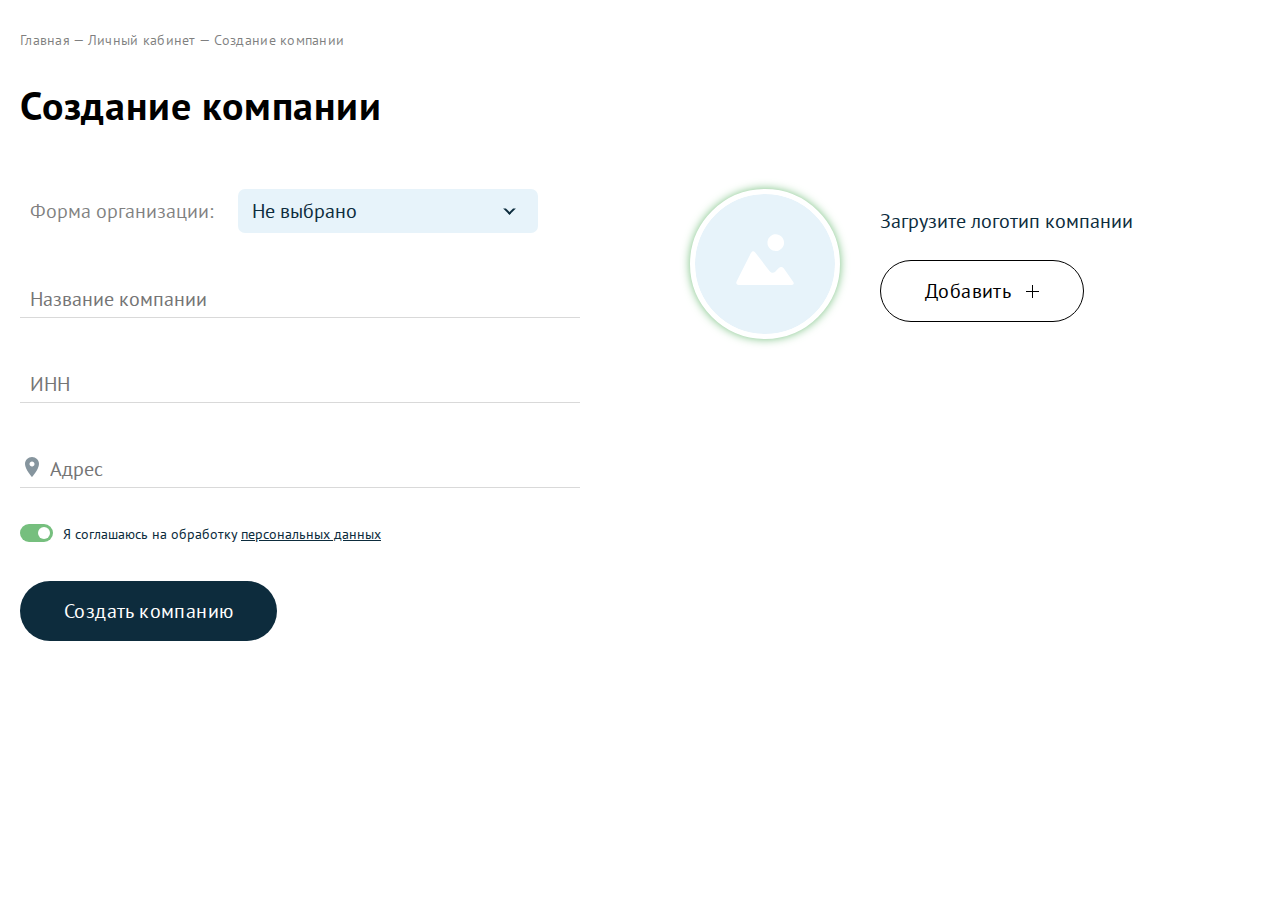
==== commit c228bad4: "Make Requests page" ====
--- a/admin/company-creation.html
+++ b/admin/company-creation.html
@@ -4,7 +4,7 @@
   <meta charset="UTF-8">
   <meta name="viewport" content="width=device-width, initial-scale=1.0">
   <link rel="stylesheet" href="../styles.css">
-  <title>Company  creation</title>
+  <title>Company creation</title>
 </head>
 <body class="page">
   <main class="page__content">
@@ -24,7 +24,7 @@
               <label for="orgFormSelect" class="select__label org-form-select__label">Форма организации:</label>
               <div class="select__select org-form-select__select">
                 <div class="select__input-wrapper">
-                  <input type="text" class="select__input js-select__input js-company-creation-form__org-form" id="orgFormSelect" placeholder="Не выбрано" name="form" readonly>
+                  <input type="text" class="select__input js-select__input js-company-creation-form__org-form" id="orgFormSelect" placeholder="Не выбрано" data-focus-placeholder="Выберите форму организации" name="form" readonly>
                 </div>              
                 <ul class="select__options">
                   <li class="select__item js-select__item" data-value="individual">Физическое лицо</li>
@@ -64,7 +64,9 @@
             <div class="img-uploader__img-area js-img-uploader__img-area" style="background-image: url(../img/company-logo-placeholder.svg)"></div>
             <div class="img-uploader__button-area">
               <span>Загрузите логотип компании</span>
-              <button class="button button_secondary button_icon_plus js-img-uploader__button" type="button">Добавить</button>
+              <button class="button button_secondary button_icon_plus js-img-uploader__button" type="button">
+                <span class="button__text">Добавить</span>
+              </button>
             </div>
           </div>
         </div>
--- a/styles.css
+++ b/styles.css
@@ -161,6 +161,10 @@
 /* Breadcrumb */
 .breadcrumb {
   margin-bottom: 1.5rem;
+  -webkit-user-select: none;
+     -moz-user-select: none;
+      -ms-user-select: none;
+          user-select: none;
 }
 .breadcrumb__list {
   margin: 0;
@@ -207,34 +211,42 @@
   transition: all 0.2s ease-in-out;
 }
 .input:focus {
-  border-bottom-color: rgba(0, 0, 0, 0.50);
+  border-color: rgba(0, 0, 0, 0.50);
   outline: none;
 }
-.input:focus::-webkit-input-placeholder {
+.input:focus::-webkit-input-placeholder, .search-input:focus::-webkit-input-placeholder {
   opacity: 0;
   color: transparent;
   -webkit-transition: opacity 0.3s ease;
+  -o-transition: opacity 0.3s ease;
   transition: opacity 0.3s ease;
 }
-.input:focus::-moz-placeholder {
+.input:focus::-moz-placeholder, .search-input:focus::-moz-placeholder {
   opacity: 0;
   color: transparent;
+  -webkit-transition: opacity 0.3s ease;
+  -o-transition: opacity 0.3s ease;
   -moz-transition: opacity 0.3s ease;
   transition: opacity 0.3s ease;
 }
-.input:focus:-ms-input-placeholder {
+.input:focus:-ms-input-placeholder, .search-input:focus:-ms-input-placeholder {
   opacity: 0;
   color: transparent;
+  -webkit-transition: opacity 0.3s ease;
+  -o-transition: opacity 0.3s ease;
   -ms-transition: opacity 0.3s ease;
   transition: opacity 0.3s ease;
 }
-.input:focus::-ms-input-placeholder {
+.input:focus::-ms-input-placeholder, .search-input:focus::-ms-input-placeholder {
   opacity: 0;
   color: transparent;
+  -webkit-transition: opacity 0.3s ease;
+  -o-transition: opacity 0.3s ease;
   -ms-transition: opacity 0.3s ease;
   transition: opacity 0.3s ease;
 }
-.input:focus::placeholder {
+.input:focus::placeholder,
+.search-input:focus::placeholder {
   opacity: 0;
   color: transparent;
   -webkit-transition: opacity 0.3s ease;
@@ -250,6 +262,42 @@
 }
 .input_time {
   text-align: center;
+}
+.search-input {
+  padding: .45rem;
+  padding-left: 2.3rem;
+  font-size: .8rem;
+  font-family: inherit;
+  line-height: 1.3;
+  background-image: url(./img/search-icon.svg);
+  background-repeat: no-repeat;
+  background-size: .7rem;
+  background-position: left 1rem center;
+  border-radius: .4rem;
+  border: 1px solid #C4C4C4;
+  width: 100%;
+  -webkit-transition: all 0.2s ease-in-out;
+  -o-transition: all 0.2s ease-in-out;
+  transition: all 0.2s ease-in-out;
+}
+.search-input:focus {
+  border-color: rgba(0, 0, 0, 0.50);
+  outline: none;
+}
+.search-input::-webkit-input-placeholder {
+  color: #c4c4c4;
+}
+.search-input::-moz-placeholder {
+  color: #c4c4c4;
+}
+.search-input:-ms-input-placeholder {
+  color: #c4c4c4;
+}
+.search-input::-ms-input-placeholder {
+  color: #c4c4c4;
+}
+.search-input::placeholder {
+  color: #c4c4c4;
 }
 .form-control {
   width: 100%;
@@ -370,6 +418,7 @@
   -webkit-transition: all 0.2s ease-in-out;
   -o-transition: all 0.2s ease-in-out;
   transition: all 0.2s ease-in-out;
+  white-space: nowrap;
 }
 .button:hover {
   opacity: 0.85;
@@ -383,6 +432,10 @@
   border: 1px solid #000;
   color: #000;
   outline: 1px solid transparent;
+  -webkit-user-select: none;
+     -moz-user-select: none;
+      -ms-user-select: none;
+          user-select: none;
 }
 .button_secondary:hover {
   outline: 1px solid var(--main-text-color);
@@ -392,14 +445,11 @@
   border-color: rgba(13, 44, 61, 0.5);
   color: rgba(13, 44, 61, 0.5);
 }
-.button_icon_plus {
-  padding-right: 3.5rem;
+.button_icon_plus .button__text::after {
+  content: '';
+  display: inline-block;
   position: relative;
-}
-.button_icon_plus::after {
-  content: '';
-  position: absolute;
-  display: block;
+  left: 0;
   width: .65rem;
   height: .65rem;
   background-image: 
@@ -411,17 +461,13 @@
   background-image: 
     linear-gradient(to top, transparent .3rem, #000 .3rem, #000 .35rem, transparent .35rem),
     linear-gradient(to left, transparent .3rem, #000 .3rem, #000 .35rem, transparent .35rem);
-  right: 2.05rem;
-  top: 50%;
-  -webkit-transform: translateY(-50%);
-      -ms-transform: translateY(-50%);
-          transform: translateY(-50%);
+  margin-left: .75rem;
   -webkit-transition: all 0.2s ease-in-out;
   -o-transition: all 0.2s ease-in-out;
-  transition: all 0.2s ease-in-out;    
-}
-.button_icon_plus:hover::after {
-  right: 1.8rem;
+  transition: all 0.2s ease-in-out;   
+}
+.button_icon_plus:hover .button__text::after {
+  left: 0.5rem;
 }
 /* End Button */
 
@@ -494,13 +540,16 @@
             column-gap: 1rem;
   }
 }
-@media (max-width: 767px) {
+@media (max-width: 991px) {
   .img-uploader {
     -webkit-box-orient: vertical;
     -webkit-box-direction: normal;
         -ms-flex-direction: column;
             flex-direction: column;
     row-gap: .55rem;
+    -webkit-column-gap: 1rem;
+       -moz-column-gap: 1rem;
+            column-gap: 1rem;
     -webkit-box-align: center;
         -ms-flex-align: center;
             align-items: center;        
@@ -721,6 +770,20 @@
 /* End Media Company Creation Form */
 
 /* Select */
+.select {
+  display: -webkit-box;
+  display: -ms-flexbox;
+  display: flex;
+  gap: .35rem;
+  position: relative;
+}
+.select__select {
+  position: relative;
+  -webkit-user-select: none;
+     -moz-user-select: none;
+      -ms-user-select: none;
+          user-select: none;           
+}
 .select__input-wrapper {
   position: relative;
 }
@@ -741,9 +804,7 @@
   pointer-events: none;
 }
 .select__input {
-  border: none;
-  background-color: var(--secondary-color); 
-  border-radius: 7px;  
+  border: none;  
   font-family: inherit;
   font-size: inherit;
   line-height: 1.2rem;  
@@ -752,7 +813,9 @@
   padding-bottom: .5rem;
   padding-left: .7rem;
   padding-right: 2.6rem;
-  width: 100%; 
+  width: 100%;
+  background-color: var(--secondary-color); 
+  border-radius: .35rem;
 }
 .select__input::-webkit-input-placeholder {
   color: var(--main-text-color);
@@ -776,13 +839,6 @@
 }
 .select__input:focus {
   outline: none;
-}
-.select__select {
-  position: relative;
-  -webkit-user-select: none;
-     -moz-user-select: none;
-      -ms-user-select: none;
-          user-select: none;
 }
 .select__options {
   position: absolute;
@@ -800,6 +856,8 @@
   display: none;
   -webkit-box-shadow: 0 .25rem 1rem 0 rgba(0, 0,0 , 0.25);
           box-shadow: 0 .25rem 1rem 0 rgba(0, 0,0 , 0.25);
+  max-height: 20.3rem;
+  overflow-y: auto;        
 }
 .select__item {
   width: 100%;
@@ -833,7 +891,7 @@
           transform: rotate(-45deg);
   bottom: 1rem;
   right: .95rem; 
-}
+} 
 .select_opened .select__options {
   display: block;
 }
@@ -863,6 +921,57 @@
 .select_opened .select__input::placeholder {
   opacity: 0.5;
   font-size: .8rem;
+}
+.select_theme_compact {
+  font-size: .8rem;
+}
+.select_theme_compact .select__select {
+  position: unset;
+}
+.select_theme_compact .select__input-wrapper::after {
+  right: .15rem;
+  bottom: .5rem;
+}
+.select_theme_compact.select_opened .select__input-wrapper::after {
+  bottom: .2rem;
+}
+.select_theme_compact .select__input {
+  color: var(--success-color);
+  padding: 0;
+  padding-right: 1.05rem;
+  width: auto;
+  background-color: transparent; 
+  border-radius: 0;
+}
+.select_theme_compact .select__options {
+  padding-top: 0;
+  padding-bottom: 0;
+}
+.select_theme_compact .select__item {
+  border-radius: .35rem;
+}
+.select_theme_compact .select__item:hover {
+  background-color: var(--success-transparent-color);
+}
+.select_theme_compact .select__item_selected {
+  background-color: var(--secondary-color);
+}
+.select_theme_compact .select__item_selected::after {
+  position: relative;
+  bottom: -0.1rem;
+  right: 0.05rem;
+  display: inline-block;
+  margin-left: .3rem;
+  width: .8rem;
+  height: .8rem;
+  border: none;
+  -webkit-transform: none;
+      -ms-transform: none;
+          transform: none;
+  background-image: url(./img/round-check-mark-icon.svg);
+  background-repeat: no-repeat;
+  background-position: center;
+  background-size: contain;
 }
 /* End Select */
 
@@ -1051,6 +1160,10 @@
   border: .05rem solid #EFEFEF;
   -ms-flex-negative: 0;
       flex-shrink: 0;
+  -webkit-user-select: none;
+     -moz-user-select: none;
+      -ms-user-select: none;
+          user-select: none;    
 }
 .side-menu__item {
   font-size: .7rem;
@@ -1095,6 +1208,10 @@
   background-color: #fff;
   -webkit-box-shadow: 0 -0.2rem .5rem 0 rgba(0, 0, 0, 0.06);
           box-shadow: 0 -0.2rem .5rem 0 rgba(0, 0, 0, 0.06);
+  -webkit-user-select: none;
+     -moz-user-select: none;
+      -ms-user-select: none;
+          user-select: none;        
 }
 .bottom-menu__list {
   list-style-type: none;
@@ -1195,6 +1312,10 @@
   -webkit-box-pack: end;
       -ms-flex-pack: end;
           justify-content: flex-end;
+  -webkit-user-select: none;
+     -moz-user-select: none;
+      -ms-user-select: none;
+          user-select: none;        
 }
 .pagination__list {
   list-style-type: none;
@@ -1241,11 +1362,11 @@
   color: var(--main-text-color);    
 }
 .pagination__link_prev {
-  background-image: url(./img/arrow-left.svg);
+  background-image: url(./img/arrow-left-grey.svg);
   background-position: left center;
 }
 .pagination__link_next {
-  background-image: url(./img/arrow-right.svg);
+  background-image: url(./img/arrow-right-grey.svg);
   background-position: right center;
 }
 .pagination__link_prev,
@@ -1255,6 +1376,18 @@
   width: .8rem;
   height: 100%;
   padding: 0;
+}
+.pagination__item:hover .pagination__link_prev:hover {
+  background-image: url(./img/arrow-left-black.svg);
+  -webkit-transform: scale(1.4);
+      -ms-transform: scale(1.4);
+          transform: scale(1.4);
+}
+.pagination__item:hover .pagination__link_next:hover {
+  background-image: url(./img/arrow-right-black.svg);
+  -webkit-transform: scale(1.4);
+      -ms-transform: scale(1.4);
+          transform: scale(1.4);
 }
 /* End Pagination */
 
@@ -1486,4 +1619,444 @@
     width: 100%;
   }
 }
-/* End Media Location Page */+/* End Media Location Page */
+
+/* Requests Page */
+.requests-page__body {
+  display: grid;
+  grid-template-columns: auto 1fr;
+  -webkit-column-gap: 1rem;
+     -moz-column-gap: 1rem;
+          column-gap: 1rem;
+  -webkit-box-align: start;
+      -ms-flex-align: start;
+          align-items: start;
+}
+.requests-page__content {
+  position: relative;
+  top: -0.55rem;
+}
+.requests-page__search-and-create-wrapper {
+  display: -webkit-box;
+  display: -ms-flexbox;
+  display: flex;
+  -webkit-box-pack: justify;
+      -ms-flex-pack: justify;
+          justify-content: space-between;
+  -webkit-box-align: center;
+      -ms-flex-align: center;
+          align-items: center;
+  margin-bottom: 1rem;               
+}
+.requests-page__search-form {
+  min-width: 50%;
+  width: auto;
+}
+.requests-page__filters {
+  display: grid;
+  grid-template-columns: 12.5rem 1fr;
+  -webkit-column-gap: 1rem;
+     -moz-column-gap: 1rem;
+          column-gap: 1rem;
+  -webkit-box-align: baseline;
+      -ms-flex-align: baseline;
+          align-items: baseline;
+  margin-bottom: 2rem;        
+}
+.requests-page__company-filter {
+  width: 100%;
+  max-width: 12.5rem;
+}
+.requests-page__status-filter {
+  -ms-flex-negative: 0;
+      flex-shrink: 0;
+}
+.requests-page__table-header {
+  display: grid;
+  grid-template-columns: 3fr 2fr 3fr 2fr;
+  -webkit-column-gap: 1rem;
+     -moz-column-gap: 1rem;
+          column-gap: 1rem;
+  font-size: .7rem;
+  border-bottom: 1px solid #EBEFF2;
+  padding-bottom: .75rem;
+  letter-spacing: .014rem; 
+}
+.requests-page__list {
+  margin-bottom: 1.95rem;
+}
+.requests-page__item {
+  display: grid;
+  grid-template-columns: 3fr 2fr 3fr 2fr;
+  -webkit-column-gap: 1rem;
+     -moz-column-gap: 1rem;
+          column-gap: 1rem;
+  padding-top: .85rem;
+  padding-bottom: .85rem;        
+  border-bottom: 1px solid #EBEFF2;
+  text-decoration: none;
+}
+.requests-page__item:hover {
+  background-color: var(--success-transparent-color);
+}
+.requests-page__company-name {
+  white-space: nowrap;
+  overflow: hidden;
+  -o-text-overflow: ellipsis;
+     text-overflow: ellipsis;
+}
+.requests-page__request-name::after {
+  content: '';
+  display: inline-block;
+  width: .35rem;
+  height: .65rem;
+  background-image: url(./img/arrow-right-black.svg);
+  background-repeat: no-repeat;
+  background-size: contain;
+  margin-left: 1rem;
+  position: relative;
+  left: 0;
+  -webkit-transition: all 0.2s ease-in-out;
+  -o-transition: all 0.2s ease-in-out;
+  transition: all 0.2s ease-in-out;
+}
+.requests-page__item:hover .requests-page__request-name::after {
+  left: 0.5rem;
+}
+/* End Requests Page */
+
+/* Media Requests Page */
+@media (max-width: 1399px) {
+  .requests-page__filters {
+    display: -webkit-box;
+    display: -ms-flexbox;
+    display: flex;
+    -webkit-box-pack: justify;
+        -ms-flex-pack: justify;
+            justify-content: space-between;
+    -webkit-box-align: baseline;
+        -ms-flex-align: baseline;
+            align-items: baseline;
+  }
+}
+@media (max-width: 1199px) {
+  .requests-page__table-header {
+    grid-template-columns: 2fr 1fr 2fr 1fr; 
+  }
+  .requests-page__item {
+    font-size: .8rem;
+    grid-template-columns: 2fr 1fr 2fr 1fr;
+  }
+}
+@media (max-width: 991px)  {
+  .requests-page__create-button {
+    padding-left: 1.5rem;
+    padding-right: 1.5rem;
+    font-size: .8rem;
+  }
+  .requests-page__request-name::after {
+    display: none;
+  }
+  .requests-page__table-header {
+    display: none; 
+  }
+  .requests-page__list {
+    display: -webkit-box;
+    display: -ms-flexbox;
+    display: flex;
+    -webkit-box-orient: vertical;
+    -webkit-box-direction: normal;
+        -ms-flex-direction: column;
+            flex-direction: column;
+    row-gap: 14px;
+  }
+  .requests-page__item {
+    grid-template-columns: auto 1fr;
+    -webkit-column-gap: .85rem;
+       -moz-column-gap: .85rem;
+            column-gap: .85rem;
+    padding-top: .35rem;
+    padding-bottom: .5rem;
+    padding-left: .8rem;
+    padding-right: 3rem;        
+    border: none;
+    background-color: var(--secondary-color);
+    border-radius: .2rem;
+    position: relative;
+  }
+  .requests-page__item::after {
+    content: '';
+    display: block;
+    position: absolute;
+    width: .4rem;
+    height: .4rem;
+    border-top: 2px solid #666;
+    border-right: 2px solid #666;
+    -webkit-transform: rotate(45deg) translateY(-50%);
+        -ms-transform: rotate(45deg) translateY(-50%);
+            transform: rotate(45deg) translateY(-50%);
+    right: 1.3rem;
+    bottom: .9rem;
+    -webkit-transition: all 0.2s ease-in-out;
+    -o-transition: all 0.2s ease-in-out;
+    transition: all 0.2s ease-in-out;
+  }
+  .requests-page__date {
+    grid-column: 1/2;
+    grid-row: 1/2;
+  }
+  .request-status {
+    grid-column: 2/3;
+    grid-row: 1/2;
+  }
+  .requests-page__request-name {
+    grid-column: 1/3;
+    grid-row: 2/3;
+    margin-bottom: .4rem;
+    white-space: nowrap;
+    overflow: hidden;
+    -o-text-overflow: ellipsis;
+      text-overflow: ellipsis;
+  }
+  .requests-page__company-name {
+    grid-column: 1/3;
+    grid-row: 3/4;
+    font-size: .9rem;
+    font-weight: 700;
+  }
+}
+@media (max-width: 767px) {
+  .requests-page__body {
+    grid-template-columns: 1fr;
+  }
+}
+@media (max-width: 575px) {
+  .requests-page__search-and-create-wrapper {
+    -webkit-box-orient: vertical;
+    -webkit-box-direction: reverse;
+        -ms-flex-direction: column-reverse;
+            flex-direction: column-reverse;
+    -webkit-box-align: stretch;
+        -ms-flex-align: stretch;
+            align-items: stretch;   
+    row-gap: 1.25rem;
+    margin-bottom: .7rem;
+  }
+  .requests-page__filters {
+    -webkit-column-gap: 0;
+       -moz-column-gap: 0;
+            column-gap: 0;
+  }
+}
+/* End Media Requests Page */
+
+/* Request Status */
+.request-status {
+  color: #343434;
+  padding-left: 13px;
+  position: relative;
+  white-space: nowrap
+}
+.request-status::before {
+  content: '';
+  display: block;
+  position: absolute;
+  width: .4rem;
+  height: .4rem;
+  border: .1rem solid #000;
+  border-radius: 50%;
+  top: 50%;
+  left: 0;
+  -webkit-transform: translateY(-50%);
+      -ms-transform: translateY(-50%);
+          transform: translateY(-50%);
+}
+.request-status_new::before {
+  border-color: var(--success-color);
+}
+.request-status_work::before {
+  border-color: var(--warning-color);
+}
+.request-status_done::before {
+  border-color: var(--primary-color);
+}
+.request-status_completed::before {
+  border-color: var(--danger-color);
+}
+/* End Request Status */
+
+/* Status Filter */
+.status-filter {
+  display: -webkit-box;
+  display: -ms-flexbox;
+  display: flex;
+  position: relative;
+  -webkit-user-select: none;
+     -moz-user-select: none;
+      -ms-user-select: none;
+          user-select: none;
+}
+.status-filter__output {
+  display: none;
+  position: relative;
+}
+.status-filter__output::after {
+  content: '';
+  display: block;
+  position: absolute;
+  width: .45rem;
+  height: .45rem;
+  border: .1rem solid transparent;
+  border-left: .1rem solid var(--main-text-color);
+  border-bottom: .1rem solid var(--main-text-color);
+  -webkit-transform: rotate(-45deg);
+      -ms-transform: rotate(-45deg);
+          transform: rotate(-45deg);
+  bottom: .9rem;
+  right: .35rem;
+  pointer-events: none;
+}
+.status-filter__list {
+  --underline-width: 0;
+  --underline-offset-x: 0;
+  list-style-type: none;
+  margin: 0;
+  padding: 0;
+  display: -webkit-box;
+  display: -ms-flexbox;
+  display: flex;
+  border-bottom: .05rem solid rgba(13, 44, 61, 0.50);
+  width: auto;
+  position: relative;
+}
+.status-filter__list::after {
+  content: '';
+  display: block;
+  position: absolute;
+  background-color: rgba(13, 44, 61, 0.3);
+  left: 0;
+  bottom: -0.1rem;
+  height: .2rem;
+  width: var(--underline-width);
+  -webkit-transform: translateX(var(--underline-offset-x));
+      -ms-transform: translateX(var(--underline-offset-x));
+          transform: translateX(var(--underline-offset-x));
+  -webkit-transition: all 0.5s ease-in-out;
+  -o-transition: all 0.5s ease-in-out;
+  transition: all 0.5s ease-in-out;
+}
+.status-filter__item {
+  color: #343434;
+  font-size: .8rem;
+  display: inline-block;
+  padding-top: .4rem;
+  padding-bottom: .4rem;
+  padding-left: 1.8rem;
+  padding-right: .75rem;
+  position: relative;
+  cursor: pointer;
+  -ms-flex-negative: 0;
+      flex-shrink: 0;
+  -webkit-transition: all 0.2s ease-in-out;
+  -o-transition: all 0.2s ease-in-out;
+  transition: all 0.2s ease-in-out;    
+}
+.status-filter__item::before {
+  content: '';
+  display: block;
+  position: absolute;
+  width: .4rem;
+  height: .4rem;
+  border: .1rem solid #000;
+  border-radius: 50%;
+  top: 50%;
+  left: 1.15rem;
+  -webkit-transform: translateY(-50%);
+      -ms-transform: translateY(-50%);
+          transform: translateY(-50%);
+}
+.status-filter__item_all {
+  padding-left: 2rem;
+  background-image: url(./img/all-icon.svg);
+  background-repeat: no-repeat;
+  background-size: .8rem;
+  background-position: left .85rem center;
+}
+.status-filter__item_all::before {
+  display: none;
+}
+.status-filter__item_new::before {
+  border-color: var(--success-color);
+}
+.status-filter__item_work::before {
+  border-color: var(--warning-color);
+}
+.status-filter__item_done::before {
+  border-color: var(--primary-color);
+}
+.status-filter__item_completed::before {
+  border-color: var(--danger-color);
+}
+.status-filter__item::after {
+  content: '';
+  display: block;
+  position: absolute;
+  width: 100%;
+  height: .2rem;
+  left: 0;
+  bottom: -0.1rem;
+  -webkit-transition: all 0.2s ease-in-out;
+  -o-transition: all 0.2s ease-in-out;
+  transition: all 0.2s ease-in-out;
+}
+.status-filter__item_selected::after {
+  background-color: var(--main-text-color);
+}
+/* End Status Filter */
+
+/* Media Status Filter */
+@media (max-width: 1199px) {
+  .status-filter__output {
+    display: block;
+  }
+  .status-filter__list {
+    display: none;
+    position: absolute;
+    background-color: #fff;
+    z-index: 1;
+    right: 0;
+    top: 100%;
+    -webkit-box-orient: vertical;
+    -webkit-box-direction: normal;
+        -ms-flex-direction: column;
+            flex-direction: column;
+    border: none;    
+    -webkit-box-shadow: 0 .25rem 1rem 0 rgba(0, 0,0 , 0.25);    
+            box-shadow: 0 .25rem 1rem 0 rgba(0, 0,0 , 0.25);    
+  }
+  .status-filter_opened .status-filter__list {
+    display: -webkit-box;
+    display: -ms-flexbox;
+    display: flex;
+  }
+  .status-filter__list::after {
+    display: none;
+  }
+  .status-filter__item {
+    padding-right: 1.05rem;
+  }
+  .status-filter__item_selected {
+    background-color: var(--secondary-color);
+  }
+  .status-filter__item_selected::after {
+    background-color: transparent;
+  }
+  .status-filter__item_all {
+    padding-left: 1.8rem;
+    background-position: left .8rem center;
+  }
+  .status-filter__item:hover {
+    background-color: var(--success-transparent-color);
+  }
+}
+/* End Media Status Filter */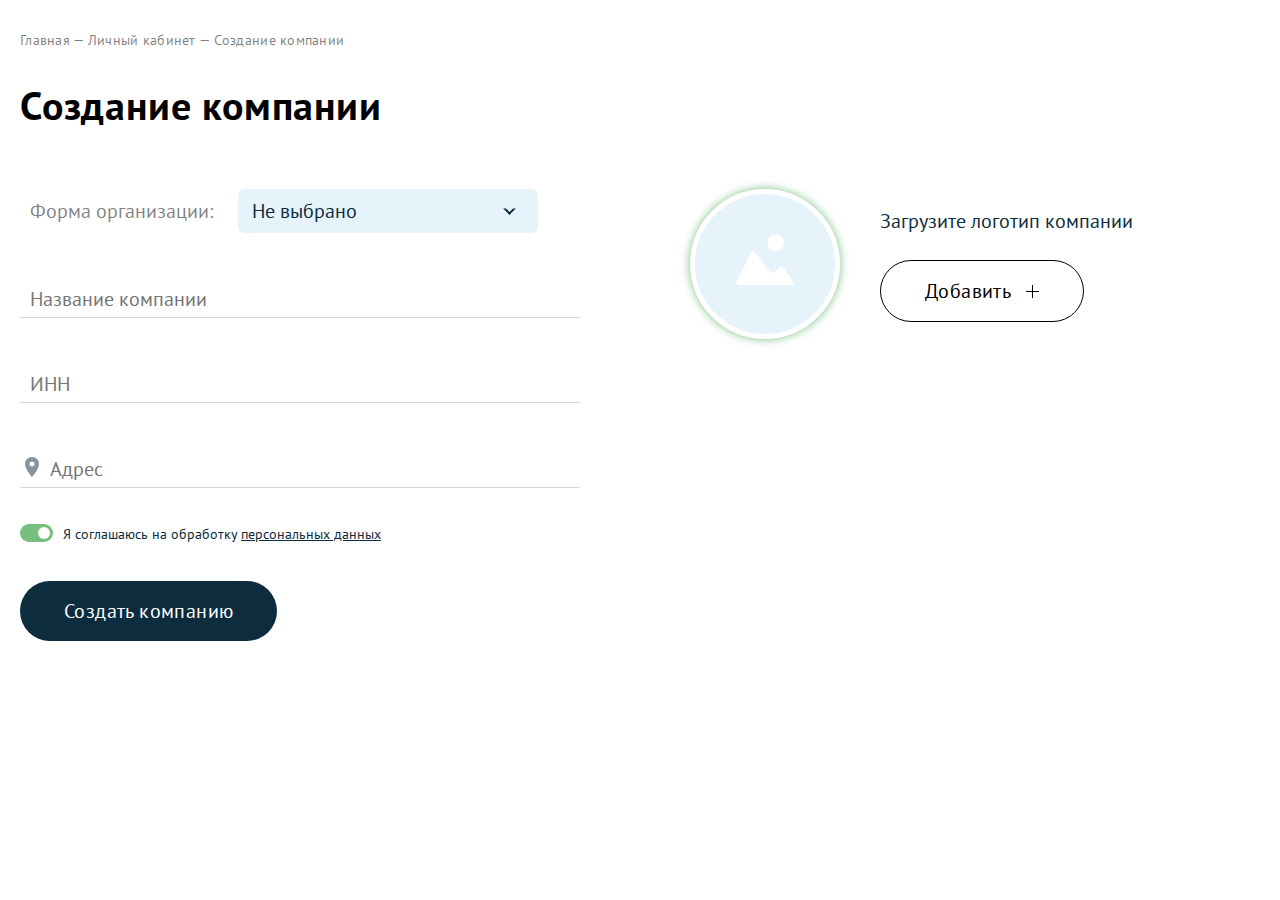
==== commit e7418df2: "Requests page: make modal" ====
--- a/admin/company-creation.html
+++ b/admin/company-creation.html
@@ -61,7 +61,7 @@
         <div class="company-creation-form__right">
           <div class="img-uploader js-img-uploader">
             <input type="file" accept="image/*" class="visually-hidden js-img-uploader__input" name="photo">
-            <div class="img-uploader__img-area js-img-uploader__img-area" style="background-image: url(../img/company-logo-placeholder.svg)"></div>
+            <div class="img-uploader__img-area js-img-uploader__img-area" style="background-image: url(../img/img-placeholder.svg)"></div>
             <div class="img-uploader__button-area">
               <span>Загрузите логотип компании</span>
               <button class="button button_secondary button_icon_plus js-img-uploader__button" type="button">
--- a/styles.css
+++ b/styles.css
@@ -1,4 +1,4 @@
-/* Fonts */
+/* #region Fonts */
 @font-face {
   font-family: 'PT Sans';
   src: url('./fonts/pt-sans/pt-sans-regular.woff2') format('woff2'),
@@ -31,9 +31,9 @@
   font-style: normal;
   font-display: swap;
 }
-/* End Fonts */
-
-/* General */
+/* #endregion Fonts */
+
+/* #region General */
 :root {
   --main-text-color: #0D2C3D;
   --secondary-color: #E7F3FA;
@@ -86,9 +86,9 @@
   width: 100%;
   height: auto;
 }
-/* End General */
-
-/* Page */
+/* #endregion General */
+
+/* #region Page */
 .page {
   min-height: 100%;
   margin: 0;
@@ -145,9 +145,9 @@
 .page__scroll-top-button_visible {
   display: block;
 }
-/* End Page */
-
-/* Media Page */
+/* #endregion Page */
+
+/* #region Media Page */
 @media (max-width: 575px) {
   .page__heading {
     margin-bottom: 1.5rem;
@@ -156,9 +156,9 @@
     margin: 0;
   }
 }
-/* End Media Page */
-
-/* Breadcrumb */
+/* #endregion Media Page */
+
+/* #region Breadcrumb */
 .breadcrumb {
   margin-bottom: 1.5rem;
   -webkit-user-select: none;
@@ -191,9 +191,9 @@
   text-decoration: none;
   color: inherit;
 }
-/* End Breadcrumb */
-
-/* Form Elements */
+/* #endregion Breadcrumb */
+
+/* #region Form Elements */
 .input {
   border: none;
   border-bottom: 1px solid rgba(0, 0, 0, 0.15);
@@ -391,18 +391,18 @@
   padding: 0;
   margin: 0;
 }
-/* End Form Elements */
-
-/* Media Form Elements */
+/* #endregion Form Elements */
+
+/* #region Media Form Elements */
 @media (max-width: 575px) {
   .input_address {
     padding-left: 2rem;
     background-position: left .8rem bottom .5rem;
   }
 }
-/* End Media Form Elements */
-
-/* Button */
+/* #endregion Media Form Elements */
+
+/* #region Button */
 .button {
   padding: .9rem 2.2rem;
   border: none;
@@ -469,9 +469,9 @@
 .button_icon_plus:hover .button__text::after {
   left: 0.5rem;
 }
-/* End Button */
-
-/* Img Uploader */
+/* #endregion Button */
+
+/* #region Img Uploader */
 .img-uploader {
   display: -webkit-box;
   display: -ms-flexbox;
@@ -491,8 +491,8 @@
   background-size: cover;
   background-repeat: no-repeat;
   background-position: center;
-          -webkit-box-shadow: 0 0 .5rem var(--success-color);
-                  box-shadow: 0 0 .5rem var(--success-color);
+  -webkit-box-shadow: 0 0 .5rem var(--success-color);
+          box-shadow: 0 0 .5rem var(--success-color);
   overflow: hidden;
   position: relative;
   -webkit-transition: all 0.2s ease-in-out;
@@ -530,18 +530,48 @@
       -ms-flex-align: start;
           align-items: flex-start;      
 }
-/* End Img Uploader */
-
-/* Media Img Uploader */
+.img-uploader_multi {
+  -webkit-column-gap: 2.6rem;
+     -moz-column-gap: 2.6rem;
+          column-gap: 2.6rem;
+}
+.img-uploader_multi .img-uploader__img-area-wrapper {
+  position: relative;
+}
+.img-uploader_multi .img-uploader__img-area {
+  border-radius: .5rem;
+  background-color: var(--secondary-color);
+}
+.img-uploader_multi .img-uploader__img-area:nth-child(1),
+.img-uploader_multi .img-uploader__img-area:nth-child(2) {
+  position: absolute;
+  top: 0;
+  -webkit-box-shadow: none;
+          box-shadow: none;
+}
+.img-uploader_multi .img-uploader__img-area:nth-child(2) {
+  left: .7rem;
+}
+.img-uploader_multi .img-uploader__img-area:nth-child(1) {
+  left: 1.4rem;
+}
+.img-uploader_multi .img-uploader__button-area {
+  text-align: center;
+  row-gap: .5rem;
+  line-height: 1.2;
+}
+/* #endregion Img Uploader */
+
+/* #region Media Img Uploader */
 @media (max-width: 991px) {
-  .img-uploader {
+  .img-uploader:not(.img-uploader_multi) {
     -webkit-column-gap: 1rem;
        -moz-column-gap: 1rem;
             column-gap: 1rem;
   }
 }
 @media (max-width: 991px) {
-  .img-uploader {
+  .img-uploader:not(.img-uploader_multi) {
     -webkit-box-orient: vertical;
     -webkit-box-direction: normal;
         -ms-flex-direction: column;
@@ -562,9 +592,33 @@
             align-items: center;
   }
 }
-/* End Media Img Uploader */
-
-/* Registration Form */
+@media (max-width: 575px) {
+  .img-uploader_multi {
+    -webkit-column-gap: 1.55rem;
+       -moz-column-gap: 1.55rem;
+            column-gap: 1.55rem;
+  }
+  .img-uploader_multi .img-uploader__img-area {
+    width: 6rem;
+    height: 6rem;
+  }
+  .img-uploader_multi .img-uploader__button-area {
+    text-align: left;
+    font-size: .8rem;
+    row-gap: .75rem;
+    -webkit-box-align: start;
+        -ms-flex-align: start;
+            align-items: flex-start;
+  }
+  .img-uploader_multi .img-uploader__button {
+    font-size: .9rem;
+    padding-left: 1.2rem;
+    padding-right: 1.2rem;
+  }
+}
+/* #endregion Media Img Uploader */
+
+/* #region Registration Form */
 .registration-form {
   display: -webkit-box;
   display: -ms-flexbox;
@@ -588,9 +642,9 @@
       -ms-flex-align: start;
           align-items: flex-start;  
 }
-/* End Registration Form */
-
-/* Media Registration Form */
+/* #endregion Registration Form */
+
+/* #region Media Registration Form */
 @media (max-width: 991px) {
   .registration-form {
     -webkit-column-gap: 2rem;
@@ -610,9 +664,9 @@
     width: 100%;
   }
 }
-/* End Media Registration Form */
-
-/* Modal */
+/* #endregion Media Registration Form */
+
+/* #region Modal */
 .modal {
   position: fixed;
   top: 0;
@@ -648,6 +702,7 @@
   height: 100%;
   position: relative;
   border-radius: inherit;
+  position: relative;
 }
 .modal__close-button {
   position: absolute;
@@ -661,7 +716,7 @@
   color: var(--main-text-color);
   -webkit-transition: all 0.2s ease-in-out;
   -o-transition: all 0.2s ease-in-out;
-  transition: all 0.2s ease-in-out;
+  transition: all 0.2s ease-in-out;        
 }
 .modal__close-button:hover {
   color: #000;
@@ -669,12 +724,11 @@
       -ms-transform: scale(1.15);
           transform: scale(1.15);
 }
-/* End Modal */
-
-/* Registration Modal */
+/* #endregion Modal */
+
+/* #region Registration Modal */
 .registration-modal__window {
   width: 27.15rem;
-  /* height: 34.25rem;  */
 }
 .registration-modal__body {
   background-color: var(--secondary-color);
@@ -690,9 +744,9 @@
   line-height: normal;
   letter-spacing: .04rem;
 }
-/* End Registration Modal */
-
-/* Media Registration Modal */
+/* #endregion Registration Modal */
+
+/* #region Media Registration Modal */
 @media (max-width: 575px) {
   .registration-modal__window {
     min-height: 28.15rem;
@@ -719,9 +773,57 @@
     background-size: 45%;
   }
 }
-/* End Media Registration Modal */
-
-/* Company Creation Form */
+/* #endregion Media Registration Modal */
+
+/* #region Request Creation Modal */
+.request-creation-modal__window {
+  width: 25.3rem
+}
+.request-creation-modal__body {
+  padding: 1.7rem;
+}
+.request-creation-modal__heading {
+  margin: 0;
+  margin-bottom: 1.45rem;
+  font-size: 1.2rem;
+  font-weight: 700;
+  letter-spacing: .024rem;
+  text-align: center;
+}
+.request-creation-modal__img-uploader {
+  padding-left: .4rem;
+  padding-right: 1.5rem;
+  margin-bottom: 1.5rem;
+}
+.request-creation-modal__name {
+  margin-bottom: .35rem;
+}
+.request-creation-modal__submit-button {
+  width: 100%;
+  margin-top: 2.9rem;
+}
+/* #endregion Request Creation Modal */
+
+/* #region Media Request Creation Modal */
+@media (max-width: 575px) {
+  .request-creation-modal__body {
+    padding: 1rem;
+    padding-bottom: 1.95rem;
+  }
+  .request-creation-modal__heading {
+    margin-bottom: 1.7rem;
+  }
+  .request-creation-modal__img-uploader {
+    padding: 0;
+    margin-bottom: 2rem;
+  }
+  .request-creation-modal__submit-button {
+    margin-top: 1.5rem;
+  }
+}
+/* #endregion Media Request Creation Modal */
+
+/* #region Company Creation Form */
 .company-creation-form {
   display: -webkit-box;
   display: -ms-flexbox;
@@ -745,9 +847,9 @@
       -ms-flex-align: start;
           align-items: flex-start;  
 }
-/* End Company Creation Form */
-
-/* Media Company Creation Form */
+/* #endregion Company Creation Form */
+
+/* #region Media Company Creation Form */
 @media (max-width: 991px) {
   .company-creation-form {
     -webkit-column-gap: 2rem;
@@ -767,9 +869,9 @@
     width: 100%;
   }
 }
-/* End Media Company Creation Form */
-
-/* Select */
+/* #endregion Media Company Creation Form */
+
+/* #region Select */
 .select {
   display: -webkit-box;
   display: -ms-flexbox;
@@ -973,9 +1075,9 @@
   background-position: center;
   background-size: contain;
 }
-/* End Select */
-
-/* Organization Form Select */
+/* #endregion Select */
+
+/* #region Organization Form Select */
 .org-form-select {
   display: -webkit-box;
   display: -ms-flexbox;
@@ -1001,17 +1103,17 @@
   -ms-flex-negative: 0;
       flex-shrink: 0;
 }
-/* End Organization Form Select */
-
-/* Media Organization Form Select */
+/* #endregion Organization Form Select */
+
+/* #region Media Organization Form Select */
 @media (max-width: 575px) {
   .org-form-select__select {
     width: 100%;
   }
 }
-/* End Media Organization Form Select */
-
-/* Locations Page */
+/* #endregion Media Organization Form Select */
+
+/* #region Locations Page */
 .locations-page {
   max-width: 62.5rem;
 }
@@ -1109,9 +1211,9 @@
   display: block;
   margin-top: .25rem; 
 }
-/* End Locations Page */
-
-/* Media Locations Page */
+/* #endregion Locations Page */
+
+/* #region Media Locations Page */
 @media (max-width: 991px) {
   .locations-page__list {
     grid-template-columns: 1fr;
@@ -1149,9 +1251,9 @@
     background-position: left .75rem top 1.15rem;
   }
 }
-/* End Media Locations Page */
-
-/* Side Menu */
+/* #endregion Media Locations Page */
+
+/* #region Side Menu */
 .side-menu {
   width: 11.65rem;
   margin: 0;
@@ -1188,17 +1290,17 @@
 .side-menu__link:hover {
   background-color: #EFEFEF;
 }
-/* End Side Menu */
-
-/* Media Side Menu */
+/* #endregion Side Menu */
+
+/* #region Media Side Menu */
 @media (max-width: 767px) {
   .side-menu {
     display: none;
   }
 }
-/* End Media Side Menu */
-
-/* Bottom Menu */
+/* #endregion Media Side Menu */
+
+/* #region Bottom Menu */
 .bottom-menu {
   position: fixed;
   bottom: 0;
@@ -1294,17 +1396,17 @@
   font-family: 'Roboto Condensed', 'Arial', sans-serif;
   padding: 0 .3rem;
 }
-/* End Bottom Menu */
-
-/* Media Bottom Menu */
+/* #endregion Bottom Menu */
+
+/* #region Media Bottom Menu */
 @media (max-width: 767px) {
   .bottom-menu {
     display: block;
   }
 }
-/* End Media Bottom Menu */
-
-/* Pagination */
+/* #endregion Media Bottom Menu */
+
+/* #region Pagination */
 .pagination {
   display: -webkit-box;
   display: -ms-flexbox;
@@ -1389,9 +1491,9 @@
       -ms-transform: scale(1.4);
           transform: scale(1.4);
 }
-/* End Pagination */
-
-/* Media  Pagination */
+/* #endregion Pagination */
+
+/* #region Media Pagination */
 @media (max-width: 767px) {
   .pagination {
     -webkit-box-pack: center;
@@ -1399,9 +1501,9 @@
             justify-content: center;
   }
 }
-/* End Media Pagination */
-
-/* Location Page */
+/* #endregion Media Pagination */
+
+/* #region Location Page */
 .location-page {
   max-width: 41rem;
 }
@@ -1578,9 +1680,9 @@
       -ms-transform: translateX(.75rem);
           transform: translateX(.75rem);
 }
-/* End Location Page */
-
-/* Media Location Page */
+/* #endregion Location Page */
+
+/* #region Media Location Page */
 @media (max-width: 767px) {
   .location-page__body {
     grid-template-columns: 1fr;
@@ -1619,9 +1721,9 @@
     width: 100%;
   }
 }
-/* End Media Location Page */
-
-/* Requests Page */
+/* #endregion Media Location Page */
+
+/* #region Requests Page */
 .requests-page__body {
   display: grid;
   grid-template-columns: auto 1fr;
@@ -1636,6 +1738,9 @@
   position: relative;
   top: -0.55rem;
 }
+.requests-page__content_without_add-button {
+  top: unset;
+}
 .requests-page__search-and-create-wrapper {
   display: -webkit-box;
   display: -ms-flexbox;
@@ -1648,9 +1753,15 @@
           align-items: center;
   margin-bottom: 1rem;               
 }
+.requests-page__content_without_add-button .requests-page__search-and-create-wrapper {
+  margin-bottom: 1.55rem;
+}
 .requests-page__search-form {
   min-width: 50%;
   width: auto;
+}
+.requests-page__content_without_add-button .requests-page__search-form {
+  width: 100%
 }
 .requests-page__filters {
   display: grid;
@@ -1723,9 +1834,18 @@
 .requests-page__item:hover .requests-page__request-name::after {
   left: 0.5rem;
 }
-/* End Requests Page */
-
-/* Media Requests Page */
+.requests-page__accept-button {
+  border-color: var(--success-color);
+  padding: .35rem 1.35rem;
+  justify-self: start;
+  width: auto;
+}
+.requests-page__accept-button:hover {
+  outline-color: var(--success-color);
+}
+/* #endregion Requests Page */
+
+/* #region Media Requests Page */
 @media (max-width: 1399px) {
   .requests-page__filters {
     display: -webkit-box;
@@ -1746,6 +1866,10 @@
   .requests-page__item {
     font-size: .8rem;
     grid-template-columns: 2fr 1fr 2fr 1fr;
+  }
+  .requests-page__accept-button {
+    font-size: .8rem;
+    padding: .3rem 1.2rem;
   }
 }
 @media (max-width: 991px)  {
@@ -1848,9 +1972,9 @@
             column-gap: 0;
   }
 }
-/* End Media Requests Page */
-
-/* Request Status */
+/* #endregion Media Requests Page */
+
+/* #region Request Status */
 .request-status {
   color: #343434;
   padding-left: 13px;
@@ -1883,9 +2007,9 @@
 .request-status_completed::before {
   border-color: var(--danger-color);
 }
-/* End Request Status */
-
-/* Status Filter */
+/* #endregion Request Status */
+
+/* #region Status Filter */
 .status-filter {
   display: -webkit-box;
   display: -ms-flexbox;
@@ -2012,9 +2136,9 @@
 .status-filter__item_selected::after {
   background-color: var(--main-text-color);
 }
-/* End Status Filter */
-
-/* Media Status Filter */
+/* #endregion Status Filter */
+
+/* #region Media Status Filter */
 @media (max-width: 1199px) {
   .status-filter__output {
     display: block;
@@ -2059,4 +2183,4 @@
     background-color: var(--success-transparent-color);
   }
 }
-/* End Media Status Filter */+/* #endregion Media Status Filter */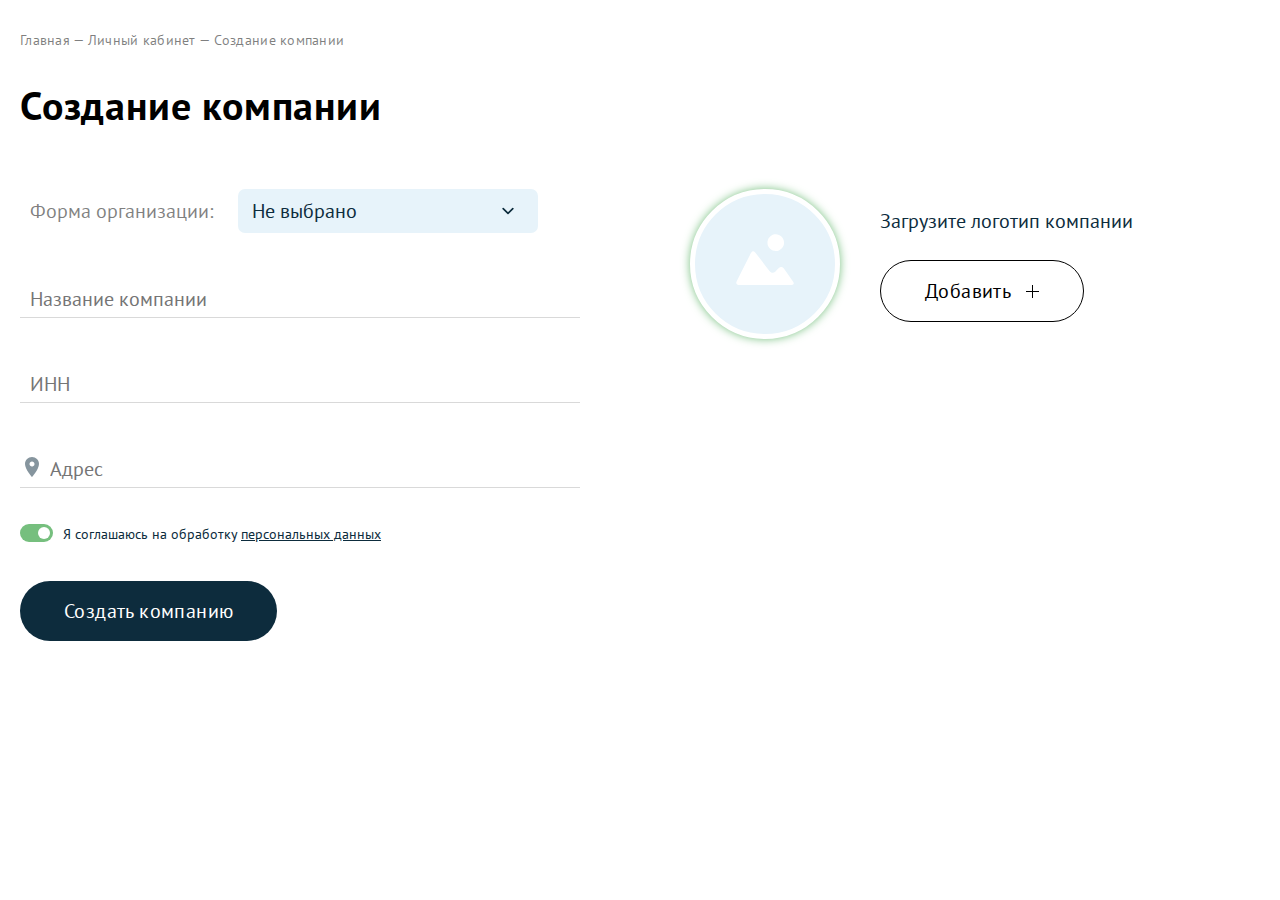
==== commit cc123e9a: "Fix validation errors" ====
--- a/admin/company-creation.html
+++ b/admin/company-creation.html
@@ -75,7 +75,7 @@
     <button class="page__scroll-top-button js-page__scroll-top-button"></button>
   </main>
   
-  <script src=" https://api-maps.yandex.ru/2.1/?lang=ru_RU&apikey=1eb74772-7ee5-42bf-a977-13ef8b98118c&suggest_apikey=bbda478a-92b3-495a-99fe-64d5a8143422" type="text/javascript"></script>
+  <script src=" https://api-maps.yandex.ru/2.1/?lang=ru_RU&apikey=1eb74772-7ee5-42bf-a977-13ef8b98118c&suggest_apikey=bbda478a-92b3-495a-99fe-64d5a8143422"></script>
   <script>
     ymaps.ready(init);
 
--- a/styles.css
+++ b/styles.css
@@ -145,7 +145,6 @@
 .page__scroll-top-button_visible {
   display: block;
 }
-/* #endregion Page */
 
 /* #region Media Page */
 @media (max-width: 575px) {
@@ -157,6 +156,8 @@
   }
 }
 /* #endregion Media Page */
+
+/* #endregion Page */
 
 /* #region Breadcrumb */
 .breadcrumb {
@@ -391,7 +392,6 @@
   padding: 0;
   margin: 0;
 }
-/* #endregion Form Elements */
 
 /* #region Media Form Elements */
 @media (max-width: 575px) {
@@ -401,6 +401,8 @@
   }
 }
 /* #endregion Media Form Elements */
+
+/* #endregion Form Elements */
 
 /* #region Button */
 .button {
@@ -419,6 +421,8 @@
   -o-transition: all 0.2s ease-in-out;
   transition: all 0.2s ease-in-out;
   white-space: nowrap;
+  text-align: center;
+  text-decoration: none;
 }
 .button:hover {
   opacity: 0.85;
@@ -499,6 +503,9 @@
   -o-transition: all 0.2s ease-in-out;
   transition: all 0.2s ease-in-out;              
 }
+.img-uploader__img-area:has(img) {
+  background-image: none !important;
+}
 .img-uploader__img-area:hover {
   -webkit-box-shadow: 0 0 .5rem rgba(0, 0, 0, 0.4);
           box-shadow: 0 0 .5rem rgba(0, 0, 0, 0.4);
@@ -540,6 +547,7 @@
 }
 .img-uploader_multi .img-uploader__img-area {
   border-radius: .5rem;
+  border-width: .2rem;
   background-color: var(--secondary-color);
 }
 .img-uploader_multi .img-uploader__img-area:nth-child(1),
@@ -560,7 +568,6 @@
   row-gap: .5rem;
   line-height: 1.2;
 }
-/* #endregion Img Uploader */
 
 /* #region Media Img Uploader */
 @media (max-width: 991px) {
@@ -617,6 +624,8 @@
   }
 }
 /* #endregion Media Img Uploader */
+
+/* #endregion Img Uploader */
 
 /* #region Registration Form */
 .registration-form {
@@ -642,7 +651,6 @@
       -ms-flex-align: start;
           align-items: flex-start;  
 }
-/* #endregion Registration Form */
 
 /* #region Media Registration Form */
 @media (max-width: 991px) {
@@ -665,6 +673,8 @@
   }
 }
 /* #endregion Media Registration Form */
+
+/* #endregion Registration Form */
 
 /* #region Modal */
 .modal {
@@ -744,7 +754,6 @@
   line-height: normal;
   letter-spacing: .04rem;
 }
-/* #endregion Registration Modal */
 
 /* #region Media Registration Modal */
 @media (max-width: 575px) {
@@ -774,6 +783,8 @@
   }
 }
 /* #endregion Media Registration Modal */
+
+/* #endregion Registration Modal */
 
 /* #region Request Creation Modal */
 .request-creation-modal__window {
@@ -802,7 +813,6 @@
   width: 100%;
   margin-top: 2.9rem;
 }
-/* #endregion Request Creation Modal */
 
 /* #region Media Request Creation Modal */
 @media (max-width: 575px) {
@@ -822,6 +832,8 @@
   }
 }
 /* #endregion Media Request Creation Modal */
+
+/* #endregion Request Creation Modal */
 
 /* #region Company Creation Form */
 .company-creation-form {
@@ -847,7 +859,6 @@
       -ms-flex-align: start;
           align-items: flex-start;  
 }
-/* #endregion Company Creation Form */
 
 /* #region Media Company Creation Form */
 @media (max-width: 991px) {
@@ -871,6 +882,8 @@
 }
 /* #endregion Media Company Creation Form */
 
+/* #endregion Company Creation Form */
+
 /* #region Select */
 .select {
   display: -webkit-box;
@@ -893,16 +906,16 @@
   content: '';
   display: block;
   position: absolute;
-  width: .45rem;
+  width: .6rem;
   height: .45rem;
-  border: .1rem solid transparent;
-  border-left: .1rem solid var(--main-text-color);
-  border-bottom: .1rem solid var(--main-text-color);
-  -webkit-transform: rotate(-45deg);
-      -ms-transform: rotate(-45deg);
-          transform: rotate(-45deg);
-  bottom: 1rem;
+  background-image: url(./img/arrow-bottom.svg);
+  background-repeat: no-repeat;
+  background-size: contain;
+  top: 50%;
   right: 1.2rem;
+  -webkit-transform: translateY(-50%);
+      -ms-transform: translateY(-50%);
+          transform: translateY(-50%);
   pointer-events: none;
 }
 .select__input {
@@ -998,11 +1011,8 @@
   display: block;
 }
 .select_opened .select__input-wrapper::after {
-  border-left-color: transparent;
-  border-bottom-color: transparent;
-  border-right-color: #666;
-  border-top-color: #666;
-  bottom: .7rem;
+  -webkit-transform: translateY(-50%) rotateX(180deg);
+          transform: translateY(-50%) rotateX(180deg);
 }
 .select_opened .select__input::-webkit-input-placeholder {
   opacity: 0.5;
@@ -1031,11 +1041,9 @@
   position: unset;
 }
 .select_theme_compact .select__input-wrapper::after {
-  right: .15rem;
-  bottom: .5rem;
-}
-.select_theme_compact.select_opened .select__input-wrapper::after {
-  bottom: .2rem;
+  right: 0;
+  width: .45rem;
+  height: .35rem;
 }
 .select_theme_compact .select__input {
   color: var(--success-color);
@@ -1075,6 +1083,15 @@
   background-position: center;
   background-size: contain;
 }
+
+/* #region Media Select */
+@media (max-width: 575px) {
+  .select_theme_compact .select__options {
+    width: 80vw;
+  }
+}
+/* #endregion Media Select */
+
 /* #endregion Select */
 
 /* #region Organization Form Select */
@@ -1103,7 +1120,6 @@
   -ms-flex-negative: 0;
       flex-shrink: 0;
 }
-/* #endregion Organization Form Select */
 
 /* #region Media Organization Form Select */
 @media (max-width: 575px) {
@@ -1112,6 +1128,8 @@
   }
 }
 /* #endregion Media Organization Form Select */
+
+/* #endregion Organization Form Select */
 
 /* #region Locations Page */
 .locations-page {
@@ -1211,7 +1229,6 @@
   display: block;
   margin-top: .25rem; 
 }
-/* #endregion Locations Page */
 
 /* #region Media Locations Page */
 @media (max-width: 991px) {
@@ -1252,6 +1269,8 @@
   }
 }
 /* #endregion Media Locations Page */
+
+/* #endregion Locations Page */
 
 /* #region Side Menu */
 .side-menu {
@@ -1290,7 +1309,6 @@
 .side-menu__link:hover {
   background-color: #EFEFEF;
 }
-/* #endregion Side Menu */
 
 /* #region Media Side Menu */
 @media (max-width: 767px) {
@@ -1299,6 +1317,8 @@
   }
 }
 /* #endregion Media Side Menu */
+
+/* #endregion Side Menu */
 
 /* #region Bottom Menu */
 .bottom-menu {
@@ -1396,7 +1416,6 @@
   font-family: 'Roboto Condensed', 'Arial', sans-serif;
   padding: 0 .3rem;
 }
-/* #endregion Bottom Menu */
 
 /* #region Media Bottom Menu */
 @media (max-width: 767px) {
@@ -1405,6 +1424,8 @@
   }
 }
 /* #endregion Media Bottom Menu */
+
+/* #endregion Bottom Menu */
 
 /* #region Pagination */
 .pagination {
@@ -1491,7 +1512,6 @@
       -ms-transform: scale(1.4);
           transform: scale(1.4);
 }
-/* #endregion Pagination */
 
 /* #region Media Pagination */
 @media (max-width: 767px) {
@@ -1502,6 +1522,8 @@
   }
 }
 /* #endregion Media Pagination */
+
+/* #endregion Pagination */
 
 /* #region Location Page */
 .location-page {
@@ -1680,7 +1702,6 @@
       -ms-transform: translateX(.75rem);
           transform: translateX(.75rem);
 }
-/* #endregion Location Page */
 
 /* #region Media Location Page */
 @media (max-width: 767px) {
@@ -1722,6 +1743,8 @@
   }
 }
 /* #endregion Media Location Page */
+
+/* #endregion Location Page */
 
 /* #region Requests Page */
 .requests-page__body {
@@ -1815,6 +1838,9 @@
   overflow: hidden;
   -o-text-overflow: ellipsis;
      text-overflow: ellipsis;
+}
+.requests-page__request-name {
+  text-decoration: none;
 }
 .requests-page__request-name::after {
   content: '';
@@ -1843,7 +1869,6 @@
 .requests-page__accept-button:hover {
   outline-color: var(--success-color);
 }
-/* #endregion Requests Page */
 
 /* #region Media Requests Page */
 @media (max-width: 1399px) {
@@ -1974,6 +1999,8 @@
 }
 /* #endregion Media Requests Page */
 
+/* #endregion Requests Page */
+
 /* #region Request Status */
 .request-status {
   color: #343434;
@@ -2029,16 +2056,20 @@
   display: block;
   position: absolute;
   width: .45rem;
-  height: .45rem;
-  border: .1rem solid transparent;
-  border-left: .1rem solid var(--main-text-color);
-  border-bottom: .1rem solid var(--main-text-color);
-  -webkit-transform: rotate(-45deg);
-      -ms-transform: rotate(-45deg);
-          transform: rotate(-45deg);
-  bottom: .9rem;
+  height: .35rem;
+  background-image: url(./img/arrow-bottom.svg);
+  background-repeat: no-repeat;
+  background-size: contain;
+  top: 50%;
   right: .35rem;
+  -webkit-transform: translateY(-50%);
+      -ms-transform: translateY(-50%);
+          transform: translateY(-50%);
   pointer-events: none;
+}
+.status-filter_opened .status-filter__output::after {
+  -webkit-transform: translateY(-50%) rotateX(180deg);
+          transform: translateY(-50%) rotateX(180deg);
 }
 .status-filter__list {
   --underline-width: 0;
@@ -2057,17 +2088,12 @@
   content: '';
   display: block;
   position: absolute;
-  background-color: rgba(13, 44, 61, 0.3);
-  left: 0;
-  bottom: -0.1rem;
-  height: .2rem;
-  width: var(--underline-width);
+  -webkit-transition: all 0.5s ease-in-out;
+  -o-transition: all 0.5s ease-in-out;
+  transition: all 0.5s ease-in-out;
   -webkit-transform: translateX(var(--underline-offset-x));
       -ms-transform: translateX(var(--underline-offset-x));
           transform: translateX(var(--underline-offset-x));
-  -webkit-transition: all 0.5s ease-in-out;
-  -o-transition: all 0.5s ease-in-out;
-  transition: all 0.5s ease-in-out;
 }
 .status-filter__item {
   color: #343434;
@@ -2136,7 +2162,6 @@
 .status-filter__item_selected::after {
   background-color: var(--main-text-color);
 }
-/* #endregion Status Filter */
 
 /* #region Media Status Filter */
 @media (max-width: 1199px) {
@@ -2154,7 +2179,8 @@
     -webkit-box-direction: normal;
         -ms-flex-direction: column;
             flex-direction: column;
-    border: none;    
+    border: none;
+    border-radius: .25rem;  
     -webkit-box-shadow: 0 .25rem 1rem 0 rgba(0, 0,0 , 0.25);    
             box-shadow: 0 .25rem 1rem 0 rgba(0, 0,0 , 0.25);    
   }
@@ -2170,7 +2196,7 @@
     padding-right: 1.05rem;
   }
   .status-filter__item_selected {
-    background-color: var(--secondary-color);
+    display: none;
   }
   .status-filter__item_selected::after {
     background-color: transparent;
@@ -2183,4 +2209,755 @@
     background-color: var(--success-transparent-color);
   }
 }
-/* #endregion Media Status Filter */+/* #endregion Media Status Filter */
+
+/* #endregion Status Filter */
+
+/* #region Request Page */
+.request-page__body {
+  display: grid;
+  grid-template-columns: auto 1fr;
+  gap: 1rem;
+  -webkit-box-align: start;
+      -ms-flex-align: start;
+          align-items: start;
+}
+.request-page__content {
+  display: grid;
+  grid-template-columns: 3fr 7fr;
+  grid-template-rows: auto 1fr;
+  row-gap: 2.5rem;
+  -webkit-column-gap: 2.5rem;
+     -moz-column-gap: 2.5rem;
+          column-gap: 2.5rem;
+  -webkit-box-align: start;
+      -ms-flex-align: start;
+          align-items: start;        
+}
+.request-page__fields {
+  grid-row: 1/3;
+  line-height: 1.2;
+  margin: 0;
+}
+.request-page__field-label {
+  font-size: .8rem;
+}
+.request-page__field-info {
+  margin: 0;
+}
+.request-page__status-group {
+  margin-top: 0;
+  margin-bottom: 1.6rem;
+  display: -webkit-box;
+  display: -ms-flexbox;
+  display: flex;
+  -webkit-box-orient: vertical;
+  -webkit-box-direction: normal;
+      -ms-flex-direction: column;
+          flex-direction: column;
+  row-gap: 0.2rem;
+}
+.request-page__dates-group {
+  margin-top: 0;
+  margin-bottom: .8rem;
+  display: grid;
+  grid-template-columns: 3.85rem 1fr;
+  -webkit-box-align: baseline;
+      -ms-flex-align: baseline;
+          align-items: baseline;
+  row-gap: .5rem;
+}
+.request-page__address-group {
+  margin: 0;
+  padding-top: 1.25rem;
+  padding-bottom: 1.5rem;
+  border-top: .05rem solid #EBEFF2;
+  border-bottom: .05rem solid #EBEFF2;
+  display: grid;
+  grid-template-columns: 3.85rem 1fr;
+  -webkit-box-align: baseline;
+      -ms-flex-align: baseline;
+          align-items: baseline;
+}
+.request-page__address {
+  position: relative;
+}
+.request-page__address::before {
+  content: '';
+  display: block;
+  position: absolute;
+  width: .6rem;
+  height: .85rem;
+  background-image: url(./img/geo-icon.svg);
+  background-repeat: no-repeat;
+  background-size: contain;
+  top: 0;
+  right: calc(100% + .2rem);
+}
+.request-page__employees-group {
+  margin: 0;
+  padding-top: 1.15rem;
+  display: grid;
+  grid-template-columns: 6.2rem 1fr;
+  row-gap: 1rem;
+  -webkit-box-align: center;
+      -ms-flex-align: center;
+          align-items: center;
+}
+.request-page__employee {
+  -webkit-box-align: center;
+      -ms-flex-align: center;
+          align-items: center;
+  display: -webkit-box;
+  display: -ms-flexbox;
+  display: flex;
+  -webkit-column-gap: .5rem;
+     -moz-column-gap: .5rem;
+          column-gap: .5rem;
+}
+.request-page__employee-avatar {
+  display: block;
+  width: 1.7rem;
+  height: 1.7rem;
+  border-radius: 50%;
+  -o-object-fit: cover;
+     object-fit: cover;
+}
+.request-page__card {
+  background-color: var(--secondary-color);
+  border-radius: 1rem;
+  padding: 2rem;
+  display: -webkit-box;
+  display: -ms-flexbox;
+  display: flex;
+  -webkit-column-gap: 3.35rem;
+     -moz-column-gap: 3.35rem;
+          column-gap: 3.35rem;
+  -webkit-box-align: center;
+      -ms-flex-align: center;
+          align-items: center;        
+}
+.request-page__photos {
+  position: relative;
+  -ms-flex-negative: 0;
+      flex-shrink: 0;
+}
+.request-page__photo-area {
+  width: 8.9rem;
+  height: 8.9rem;
+  border: .2rem solid #fff;
+  border-radius: .5rem;
+  background-color: var(--secondary-color);
+  background-size: cover;
+  background-repeat: no-repeat;
+  background-position: center;
+  -webkit-box-shadow: 0 0 .5rem var(--success-color);
+          box-shadow: 0 0 .5rem var(--success-color);
+  overflow: hidden;
+  position: relative;
+  -webkit-transition: all 0.2s ease-in-out;
+  -o-transition: all 0.2s ease-in-out;
+  transition: all 0.2s ease-in-out;
+}
+.request-page__photo-area:hover {
+  -webkit-box-shadow: 0 0 .5rem rgba(0, 0, 0, 0.4);
+          box-shadow: 0 0 .5rem rgba(0, 0, 0, 0.4);
+}
+.request-page__photo-area:nth-child(1),
+.request-page__photo-area:nth-child(2) {
+  position: absolute;
+  top: 0;
+  -webkit-box-shadow: none;
+          box-shadow: none;
+}
+.request-page__photo-area:nth-child(2) {
+  left: .85rem;
+}
+.request-page__photo-area:nth-child(1) {
+  left: 1.7rem;
+}
+.request-page__photo {
+  position: absolute;
+  top: 0;
+  left: 0;
+  width: 100%;
+  height: 100%;
+  -o-object-fit: cover;
+     object-fit: cover;
+  -o-object-position: center;
+     object-position: center;
+}
+.request-page__view-photo-button {
+  position: absolute;
+  width: 1.75rem;
+  height: 1.75rem;
+  border: none;
+  border-radius: 50%;
+  background-color: var(--success-color);
+  background-image: url(./img/loupe-icon-white.svg);
+  background-repeat: no-repeat;
+  background-position: center;
+  background-size: .6rem;
+  left: -0.5rem;
+  bottom: -0.25rem;
+  cursor: pointer;
+  -webkit-transition: all 0.2s ease-in-out;
+  -o-transition: all 0.2s ease-in-out;
+  transition: all 0.2s ease-in-out;
+}
+.request-page__view-photo-button:hover {
+  -webkit-transform: scale(1.2);
+      -ms-transform: scale(1.2);
+          transform: scale(1.2);
+}
+.request-page__card-text {
+  color: #000;
+}
+.request-page__location {
+  font-size: 1.2rem;
+  line-height: 1.3;
+  font-weight: 700;
+  margin-top: 0;
+  margin-bottom: 0.5rem;
+}
+.request-page__description {
+  font-size: 16px;
+  margin: 0;
+}
+.request-page__requests-list-link {
+  justify-self: end;
+}
+/* #region Media Request Page */
+@media (max-width: 1199px) {
+  .request-page__content {
+    grid-template-columns: 4fr 6fr;       
+  }
+  .request-page__card {
+    -webkit-box-orient: vertical;
+    -webkit-box-direction: normal;
+        -ms-flex-direction: column;
+            flex-direction: column;
+    row-gap: .8rem;    
+  }
+  .request-page__photos {
+    right: .85rem;
+  }
+  .request-page__card-text {
+    text-align: center;
+  }
+}
+@media (max-width: 991px) {
+  .request-page__content {
+    grid-template-columns: 1fr;       
+  }
+  .request-page__fields {
+    grid-row: 2/3;
+  }
+}
+@media (max-width: 767px) {
+  .request-page__body {
+    grid-template-columns: 1fr;
+  }
+  .request-page__fields {
+    display: -webkit-box;
+    display: -ms-flexbox;
+    display: flex;
+    -webkit-box-orient: vertical;
+    -webkit-box-direction: normal;
+        -ms-flex-direction: column;
+            flex-direction: column;
+  }
+  .request-page__status-and-dates-wrapper {
+    -ms-flex-item-align: center;
+        align-self: center;
+  }
+}
+@media (max-width: 575px) {
+  .request-page__content {
+    row-gap: 1rem;      
+  }
+  .request-page__fields {
+    margin-bottom: 0.5rem;
+  }
+  .request-page__status-group {
+    margin-bottom: 1.1rem;
+  }
+  .request-page__dates-group {
+    margin-bottom: 1.9rem;
+    -webkit-column-gap: 0.5rem;
+       -moz-column-gap: 0.5rem;
+            column-gap: 0.5rem;
+  }
+  .request-page__location {
+    font-size: 1rem;
+  }
+  .request-page__address-group {
+    padding-top: 1.5rem;
+    padding-bottom: 1.7rem;
+    -webkit-column-gap: 0.3rem;
+       -moz-column-gap: 0.3rem;
+            column-gap: 0.3rem;
+  }
+  .request-page__address::before {
+    right: calc(100% + .4rem);
+  }
+  .request-page__employees-group {
+    padding-top: 1.4rem;
+    -webkit-column-gap: .6rem;
+       -moz-column-gap: .6rem;
+            column-gap: .6rem;
+  }
+  .request-page__requests-list-link {
+    justify-self: unset;
+  }
+}
+/* #endregion Media Request Page */
+
+/* #endregion Request Page */
+
+/* #region Status Selector */
+.status-selector {
+  position: relative;
+  font-size: .8rem;
+  width: 8.25rem;
+}
+.status-selector__output {
+  position: relative;
+  background-color: var(--secondary-color);
+  border-radius: .25rem;
+  padding-top: .65rem;
+  padding-bottom: .65rem;
+  padding-left: .75rem;
+  padding-right: 1.5rem;
+  cursor: pointer;
+}
+.status-selector__output::after {
+  content: '';
+  display: block;
+  position: absolute;
+  width: .45rem;
+  height: .35rem;
+  background-image: url(./img/arrow-bottom.svg);
+  background-repeat: no-repeat;
+  background-size: contain;
+  top: 50%;
+  right: 1rem;
+  -webkit-transform: translateY(-50%);
+      -ms-transform: translateY(-50%);
+          transform: translateY(-50%);
+  pointer-events: none;
+}
+.status-selector__list {
+  display: none;
+  position: absolute;
+  background-color: #fff;
+  z-index: 1;
+  left: 0;
+  top: 100%; 
+  list-style-type: none;
+  margin: 0;
+  padding: 0; 
+  width: 100%;
+  border-radius: .25rem
+  ;
+  -webkit-box-shadow: 0 .25rem 1rem 0 rgba(0, 0,0 , 0.25);  
+          box-shadow: 0 .25rem 1rem 0 rgba(0, 0,0 , 0.25);    
+}
+.status-selector__item {
+  padding: .6rem .75rem;
+  cursor: pointer;
+  -webkit-transition: all 0.2s ease-in-out;
+  -o-transition: all 0.2s ease-in-out;
+  transition: all 0.2s ease-in-out;  
+}
+.status-selector__item_selected {
+  display: none;
+}
+.status-selector__item:hover {
+  background-color: var(--success-transparent-color);
+}
+.status-selector_opened .status-selector__output {
+  border-bottom-left-radius: 0;
+  border-bottom-right-radius: 0;
+}
+.status-selector_opened .status-selector__list {
+  display: block;
+  border-top-left-radius: 0;
+  border-top-right-radius: 0;
+}
+.status-selector_opened .status-selector__output::after {
+  -webkit-transform: translateY(-50%) rotateX(180deg);
+          transform: translateY(-50%) rotateX(180deg);
+}
+/* #endregion Status Selector */
+
+/* #region VenoBox (photo viewer) */
+.vbox-backdrop {
+  -webkit-backdrop-filter: blur(.3rem);
+          backdrop-filter: blur(.3rem);
+}
+/* #endregion VenoBox (photo viewer) */
+
+/* #region Notifications Page */
+.notifications-page__body {
+  display: grid;
+  grid-template-columns: auto 1fr;
+  -webkit-column-gap: 1rem;
+     -moz-column-gap: 1rem;
+          column-gap: 1rem;
+  -webkit-box-align: start;
+      -ms-flex-align: start;
+          align-items: start;
+}
+.notifications-page__date-picker {
+  margin-bottom: .8rem;
+}
+.notifications-page__list-date {
+  font-weight: 700;
+  letter-spacing: 0.4px;
+  margin-top: 0;
+  margin-bottom: .25rem;
+  padding-left: .6rem;
+}
+.notifications-page__list {
+  list-style-type: none;
+  margin: 0;
+  margin-bottom: 1.65rem;
+  padding: 0;
+}
+.notifications-page__item {
+  display: grid;
+  grid-template-columns: 1fr 3fr 6fr;
+  -webkit-column-gap: 1rem;
+     -moz-column-gap: 1rem;
+          column-gap: 1rem;
+  -webkit-box-align: baseline;
+      -ms-flex-align: baseline;
+          align-items: baseline;       
+  padding: 1.4rem .6rem;  
+  border-bottom: .05rem solid #EBEFF2;
+  text-decoration: none;
+  line-height: 1.2;
+  color: #000;
+}
+.notifications-page__item_fresh {
+  border: none;
+  background-color: var(--secondary-color);
+  border-radius: .75rem;
+  margin-bottom: .25rem;
+}
+.notifications-page__item:first-child:not(.notifications-page__item_fresh) {
+  border-top: 1px solid #EBEFF2;
+}
+.notifications-page__request-name {
+  font-weight: 700;
+  text-decoration: none;
+  cursor: pointer;
+  -webkit-transition: all 0.2s ease-in-out;
+  -o-transition: all 0.2s ease-in-out;
+  transition: all 0.2s ease-in-out;
+}
+.notifications-page__request-name:hover {
+  color: var(--success-color);
+}
+.notifications-page__comment {
+  display: -webkit-box;
+  display: -ms-flexbox;
+  display: flex;
+  -webkit-box-pack: justify;
+      -ms-flex-pack: justify;
+          justify-content: space-between;
+  -webkit-box-align: baseline;
+      -ms-flex-align: baseline;
+          align-items: baseline;
+  -ms-flex-wrap: wrap;
+      flex-wrap: wrap;
+  gap: .4rem;                
+}
+.notification-page__accept-button {
+  padding: .3rem 1.3rem;
+  border: .05rem solid var(--success-color);
+  border-radius: 2.5rem;
+  width: auto;
+  background-color: transparent;
+  color: inherit;
+  font-family: inherit;
+  font-size: 1rem;
+  line-height: 1.2;
+  letter-spacing: .02rem;
+  cursor: pointer;
+  -webkit-transition: all 0.2s ease-in-out;
+  -o-transition: all 0.2s ease-in-out;
+  transition: all 0.2s ease-in-out;
+  white-space: nowrap;
+  text-align: center;
+  text-decoration: none;
+  outline: 1px solid transparent;
+}
+.notification-page__accept-button:hover {
+  outline: 1px solid var(--success-color);
+}
+
+/* #region Media Notifications Page */
+@media (max-width: 991px) {
+  .notifications-page__list {
+    display: -webkit-box;
+    display: -ms-flexbox;
+    display: flex;
+    -webkit-box-orient: vertical;
+    -webkit-box-direction: normal;
+        -ms-flex-direction: column;
+            flex-direction: column;
+    gap: .75rem;
+  }
+  .notifications-page__item {
+    grid-template-columns: 1fr;
+    row-gap: .4rem;
+    padding: .9rem .8rem;
+    border-radius: .2rem;
+  }
+  .notifications-page__item:not(.notifications-page__item_fresh) {
+    background-color: #F3F4F5;
+  }
+  .notifications-page__item_fresh {
+    margin-bottom: 0;
+  }
+}
+@media (max-width: 767px) {
+  .notifications-page__body {
+    grid-template-columns: 1fr;
+  }
+}
+@media (max-width: 575px) {
+  .notifications-page__list-date {
+    padding-left: 0;
+    margin-bottom: .75rem;
+  }
+  .notifications-page__date,
+  .notifications-page__comment {
+    font-size: .8rem;
+  }
+  .notifications-page__request-name {
+    font-size: .9rem;
+  }
+  .notification-page__accept-button {
+    display: block;
+    width: 100%;
+  }
+}
+/* #endregion Media Notifications Page */
+
+/* #endregion Notifications Page */
+
+/* #region Air Datepicker (Calendar: override plugin styles) */
+.air-datepicker {
+  --adp-width: 21.2rem;
+  -webkit-box-sizing: border-box;
+          box-sizing: border-box;
+  border: none;
+  border-radius: .8rem;
+  padding: 1rem;
+  font-family: inherit;
+  font-size: 1rem;
+  line-height: 1.6;
+  color: #131A29;
+  -webkit-box-shadow: 0 .25rem 1rem 0 rgba(0, 0, 0, 0.25);
+          box-shadow: 0 .25rem 1rem 0 rgba(0, 0, 0, 0.25);       
+}
+.air-datepicker--pointer {
+  display: none;
+}
+.air-datepicker-nav {
+  padding: 0;
+  border: none;
+  -webkit-box-align: center;
+      -ms-flex-align: center;
+          align-items: center;
+}
+.air-datepicker-nav--action {
+  width: 1.6rem;
+  height: 1.6rem;
+}
+.air-datepicker-nav--action svg {
+  width: .5rem;
+  height: .8rem;
+}
+.air-datepicker-nav--title {
+  padding: .4rem;
+}
+.air-datepicker-body--day-names {
+  margin-top: .4rem;
+  margin-bottom: .4rem;
+  -webkit-column-gap: .4rem;
+     -moz-column-gap: .4rem;
+          column-gap: .4rem;
+}
+.air-datepicker-body--day-name {
+  color: #c4c4c4;
+  font-size: 1rem;
+  text-transform: capitalize;
+  height: 2.4rem;
+}
+.air-datepicker--content {
+  padding: 0;
+}
+.air-datepicker-body--cells.-days- {
+  grid-auto-rows: 2.4rem;
+  gap: .4rem;
+}
+.air-datepicker-cell.-day- {
+  border-radius: .4rem;
+  background-color: #f5f5f5;
+}
+.air-datepicker-cell.-day-.-other-month-,
+.air-datepicker-cell.-day-.-disabled- {
+  background-color: transparent;
+}
+.air-datepicker-cell.-current- {
+  color: inherit;
+}
+.air-datepicker-cell.-selected-,
+.air-datepicker-cell.-selected-.-current- {
+  color: #fff;
+  background-color: var(--success-color);
+}
+.air-datepicker-cell.-focus-:not(.-disabled-) {
+  border: 2px solid var(--success-color);
+  background-color: var(--success-transparent-color);
+  color: var(--success-color)
+}
+.air-datepicker-cell.-focus-.-disabled- {
+  background-color: transparent;
+}
+.air-datepicker-cell.-selected-.-focus- {
+  background-color: var(--success-color);
+  color: #fff;
+}
+.air-datepicker--buttons {
+  border: none;
+  padding: 0;
+  margin-top: 1rem;
+}
+.air-datepicker-buttons {
+  -webkit-column-gap: .8rem;
+     -moz-column-gap: .8rem;
+          column-gap: .8rem;
+}
+.air-datepicker-button {
+  height: auto;
+  padding: .6rem 1.5rem;
+}
+.air-datepicker-button:hover {
+  color: #fff;
+  background: var(--main-text-color);
+}
+
+/* #region Media Air Datepicker */
+@media (max-width: 575px) {
+  .air-datepicker {
+    --adp-width: 18rem;
+    padding: .8rem;
+  }
+  .air-datepicker-body--day-name {
+    height: 2rem;
+  }
+  .air-datepicker-body--cells.-days- {
+    grid-auto-rows: 2rem;
+  }
+}
+@media (max-width: 400px) {
+  .air-datepicker {
+    --adp-width: calc(100vw - 2rem);
+    font-size: .8rem;
+    padding-left: .4rem;
+    padding-right: .4rem;
+  }
+  .air-datepicker-body--day-name {
+    font-size: .8rem;
+  }
+}
+/* #endregion Media Air Datepicker */
+
+/* #endregion Air Datepicker (Calendar: override plugin styles) */
+
+/* #region Date Picker */
+.date-picker {
+  width: 8.4rem;
+  background-image: url(./img/calendar-icon.svg);
+  background-repeat: no-repeat;
+  background-size: .9rem;
+  background-position: left .75rem center;
+  background-color: var(--secondary-color);
+  border-radius: .25rem;
+  position: relative;
+}
+.date-picker::after {
+  content: '';
+  display: block;
+  position: absolute;
+  width: .6rem;
+  height: .45rem;
+  background-image: url(./img/arrow-bottom.svg);
+  background-repeat: no-repeat;
+  background-size: contain;
+  top: 50%;
+  right: .85rem;
+  -webkit-transform: translateY(-50%);
+      -ms-transform: translateY(-50%);
+          transform: translateY(-50%);
+  pointer-events: none;
+}
+.date-picker_opened::after {
+  -webkit-transform: translateY(-50%) rotateX(180deg);
+          transform: translateY(-50%) rotateX(180deg);
+}
+.date-picker:hover,
+.date-picker:has(.date-picker__input:focus) {
+  background-color: var(--success-transparent-color);
+}
+.date-picker__input {
+  border: none;
+  background-color: transparent;  
+  width: 100%;
+  font-size: .8rem;
+  font-family: inherit;
+  line-height: inherit;
+  letter-spacing: -0.01rem;
+  margin: 0;
+  padding-top: .5rem;
+  padding-bottom: .5rem;
+  padding-left: 2.05rem;
+  padding-right: 1.8rem;
+  color: #343434;
+  -webkit-transition: all 0.2s ease-in-out;
+  -o-transition: all 0.2s ease-in-out;
+  transition: all 0.2s ease-in-out;
+  cursor: pointer;
+}
+.date-picker__input:focus {
+  outline: none;
+}
+.date-picker__input::-webkit-input-placeholder {
+  color: #343434;
+}
+.date-picker__input::-moz-placeholder {
+  color: #343434;
+}
+.date-picker__input:-ms-input-placeholder {
+  color: #343434;
+}
+.date-picker__input::-ms-input-placeholder {
+  color: #343434;
+}
+.date-picker__input::placeholder {
+  color: #343434;
+}
+.date-picker__cancel-button {
+  background-color: #ddd;
+  color: #888;
+}
+.date-picker__cancel-button:hover {
+  background-color: #ddd;
+  color: #888;
+}
+/* #endregion Date Picker */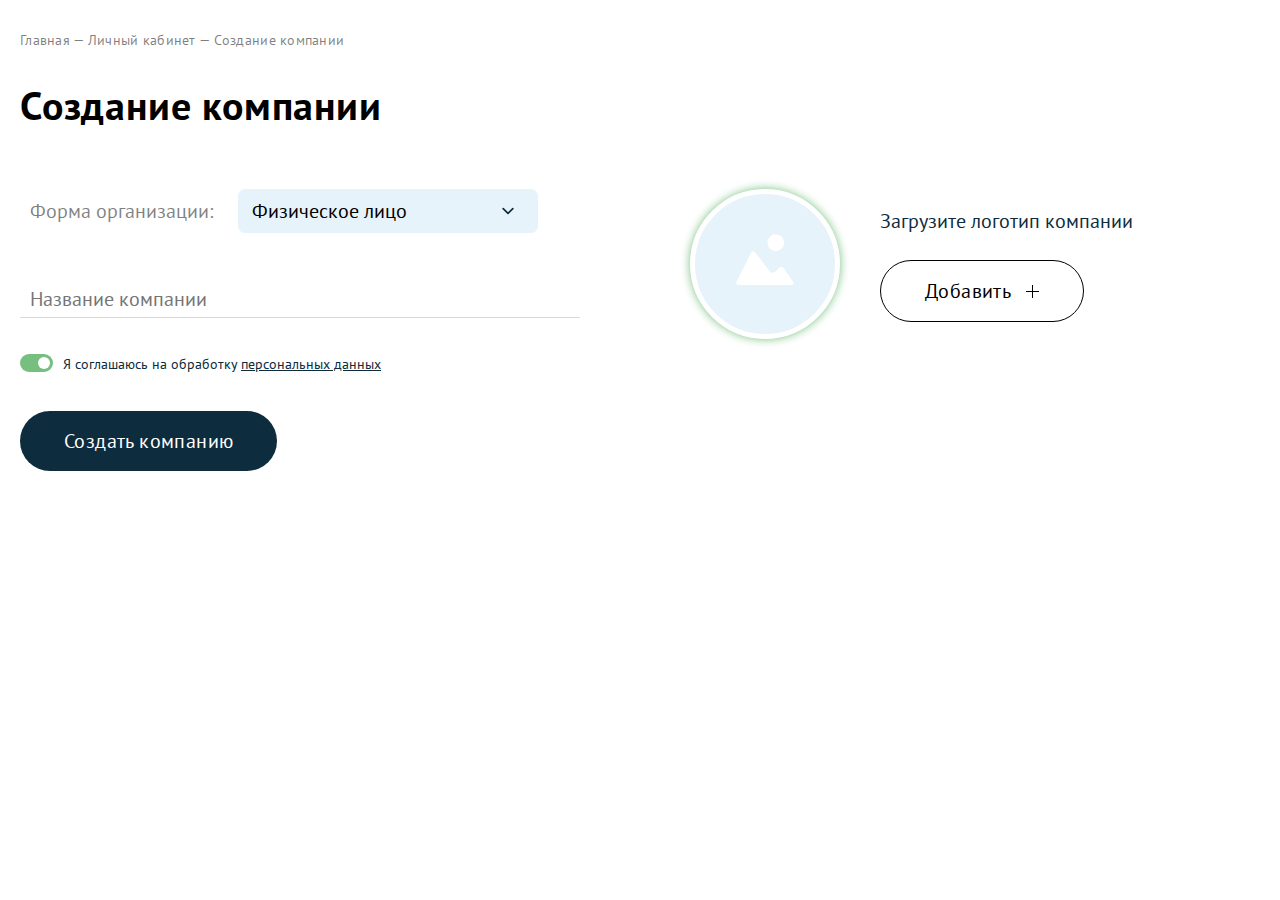
==== commit d5562b25: "Company creation page: set default to individual" ====
--- a/admin/company-creation.html
+++ b/admin/company-creation.html
@@ -27,7 +27,7 @@
                   <input type="text" class="select__input js-select__input js-company-creation-form__org-form" id="orgFormSelect" placeholder="Не выбрано" data-focus-placeholder="Выберите форму организации" name="form" readonly>
                 </div>              
                 <ul class="select__options">
-                  <li class="select__item js-select__item" data-value="individual">Физическое лицо</li>
+                  <li class="select__item js-select__item select__item_selected" data-value="individual">Физическое лицо</li>
                   <li class="select__item js-select__item" data-value="company">Юридическое лицо</li>
                 </ul>
               </div>            
--- a/styles.css
+++ b/styles.css
@@ -108,6 +108,16 @@
   padding-top: 1.5rem;
   padding-bottom: 4rem;
   position: relative;       
+}
+.page__body-with-sidebar {
+  display: grid;
+  grid-template-columns: auto 1fr;
+  -webkit-column-gap: 1rem;
+     -moz-column-gap: 1rem;
+          column-gap: 1rem;
+  -webkit-box-align: start;
+      -ms-flex-align: start;
+          align-items: start; 
 }
 .page__heading {
   font-weight: 700;
@@ -147,6 +157,11 @@
 }
 
 /* #region Media Page */
+@media (max-width: 767px) {
+  .page__body-with-sidebar {
+    grid-template-columns: 1fr;
+  }
+}
 @media (max-width: 575px) {
   .page__heading {
     margin-bottom: 1.5rem;
@@ -423,6 +438,10 @@
   white-space: nowrap;
   text-align: center;
   text-decoration: none;
+  -webkit-user-select: none;
+     -moz-user-select: none;
+      -ms-user-select: none;
+          user-select: none;
 }
 .button:hover {
   opacity: 0.85;
@@ -891,6 +910,10 @@
   display: flex;
   gap: .35rem;
   position: relative;
+  -webkit-user-select: none;
+     -moz-user-select: none;
+      -ms-user-select: none;
+          user-select: none;
 }
 .select__select {
   position: relative;
@@ -1150,16 +1173,6 @@
 .locations-page__button-for-small-screens {
   display: none;
 }
-.locations-page__body {
-  display: grid;
-  grid-template-columns: auto 1fr;
-  -webkit-column-gap: 1rem;
-     -moz-column-gap: 1rem;
-          column-gap: 1rem;
-  -webkit-box-align: start;
-      -ms-flex-align: start;
-          align-items: start;                 
-}
 .locations-page__content {
   display: -webkit-box;
   display: -ms-flexbox;
@@ -1242,9 +1255,6 @@
   }
 }
 @media (max-width: 767px) {
-  .locations-page__body {
-    grid-template-columns: 1fr;
-  }
   .locations-page__button-for-big-screens {
     display: none;
   }
@@ -1548,20 +1558,14 @@
   -o-object-fit: cover;
      object-fit: cover;
   -o-object-position: center;
-     object-position: center;   
+     object-position: center;
+  -webkit-user-select: none;
+     -moz-user-select: none;
+      -ms-user-select: none;
+          user-select: none;   
 }
 .location-page__heading {
   line-height: 1;
-}
-.location-page__body {
-  display: grid;
-  grid-template-columns: auto 1fr;
-  -webkit-column-gap: 1rem;
-     -moz-column-gap: 1rem;
-          column-gap: 1rem;
-  -webkit-box-align: start;
-      -ms-flex-align: start;
-          align-items: start;                 
 }
 .location-page__form {
   position: relative;
@@ -1663,7 +1667,11 @@
       -ms-flex-pack: center;
           justify-content: center;
   margin-top: .75rem; 
-  margin-bottom: 1.25rem;       
+  margin-bottom: 1.25rem;
+  -webkit-user-select: none;
+     -moz-user-select: none;
+      -ms-user-select: none;
+          user-select: none;       
 }
 .location-page__add-button-text {
   display: -webkit-box;
@@ -1704,11 +1712,6 @@
 }
 
 /* #region Media Location Page */
-@media (max-width: 767px) {
-  .location-page__body {
-    grid-template-columns: 1fr;
-  }
-}
 @media (max-width: 575px) {
   .location-page__header {
     -webkit-box-orient: vertical;
@@ -1747,16 +1750,6 @@
 /* #endregion Location Page */
 
 /* #region Requests Page */
-.requests-page__body {
-  display: grid;
-  grid-template-columns: auto 1fr;
-  -webkit-column-gap: 1rem;
-     -moz-column-gap: 1rem;
-          column-gap: 1rem;
-  -webkit-box-align: start;
-      -ms-flex-align: start;
-          align-items: start;
-}
 .requests-page__content {
   position: relative;
   top: -0.55rem;
@@ -1857,7 +1850,7 @@
   -o-transition: all 0.2s ease-in-out;
   transition: all 0.2s ease-in-out;
 }
-.requests-page__item:hover .requests-page__request-name::after {
+.requests-page__request-name:hover::after {
   left: 0.5rem;
 }
 .requests-page__accept-button {
@@ -1974,11 +1967,6 @@
     font-weight: 700;
   }
 }
-@media (max-width: 767px) {
-  .requests-page__body {
-    grid-template-columns: 1fr;
-  }
-}
 @media (max-width: 575px) {
   .requests-page__search-and-create-wrapper {
     -webkit-box-orient: vertical;
@@ -2091,6 +2079,11 @@
   -webkit-transition: all 0.5s ease-in-out;
   -o-transition: all 0.5s ease-in-out;
   transition: all 0.5s ease-in-out;
+  width: var(--underline-width);
+  height: .2rem;
+  left: 0;
+  bottom: -0.1rem;
+  background-color: rgba(13, 44, 61, 0.3);
   -webkit-transform: translateX(var(--underline-offset-x));
       -ms-transform: translateX(var(--underline-offset-x));
           transform: translateX(var(--underline-offset-x));
@@ -2214,14 +2207,6 @@
 /* #endregion Status Filter */
 
 /* #region Request Page */
-.request-page__body {
-  display: grid;
-  grid-template-columns: auto 1fr;
-  gap: 1rem;
-  -webkit-box-align: start;
-      -ms-flex-align: start;
-          align-items: start;
-}
 .request-page__content {
   display: grid;
   grid-template-columns: 3fr 7fr;
@@ -2322,6 +2307,10 @@
   border-radius: 50%;
   -o-object-fit: cover;
      object-fit: cover;
+  -webkit-user-select: none;
+     -moz-user-select: none;
+      -ms-user-select: none;
+          user-select: none;   
 }
 .request-page__card {
   background-color: var(--secondary-color);
@@ -2427,6 +2416,7 @@
 .request-page__requests-list-link {
   justify-self: end;
 }
+
 /* #region Media Request Page */
 @media (max-width: 1199px) {
   .request-page__content {
@@ -2455,9 +2445,6 @@
   }
 }
 @media (max-width: 767px) {
-  .request-page__body {
-    grid-template-columns: 1fr;
-  }
   .request-page__fields {
     display: -webkit-box;
     display: -ms-flexbox;
@@ -2520,6 +2507,10 @@
   position: relative;
   font-size: .8rem;
   width: 8.25rem;
+  -webkit-user-select: none;
+     -moz-user-select: none;
+      -ms-user-select: none;
+          user-select: none;
 }
 .status-selector__output {
   position: relative;
@@ -2599,16 +2590,6 @@
 /* #endregion VenoBox (photo viewer) */
 
 /* #region Notifications Page */
-.notifications-page__body {
-  display: grid;
-  grid-template-columns: auto 1fr;
-  -webkit-column-gap: 1rem;
-     -moz-column-gap: 1rem;
-          column-gap: 1rem;
-  -webkit-box-align: start;
-      -ms-flex-align: start;
-          align-items: start;
-}
 .notifications-page__date-picker {
   margin-bottom: .8rem;
 }
@@ -2693,6 +2674,10 @@
   text-align: center;
   text-decoration: none;
   outline: 1px solid transparent;
+  -webkit-user-select: none;
+     -moz-user-select: none;
+      -ms-user-select: none;
+          user-select: none;
 }
 .notification-page__accept-button:hover {
   outline: 1px solid var(--success-color);
@@ -2721,11 +2706,6 @@
   }
   .notifications-page__item_fresh {
     margin-bottom: 0;
-  }
-}
-@media (max-width: 767px) {
-  .notifications-page__body {
-    grid-template-columns: 1fr;
   }
 }
 @media (max-width: 575px) {
@@ -2890,6 +2870,10 @@
   background-color: var(--secondary-color);
   border-radius: .25rem;
   position: relative;
+  -webkit-user-select: none;
+     -moz-user-select: none;
+      -ms-user-select: none;
+          user-select: none;
 }
 .date-picker::after {
   content: '';
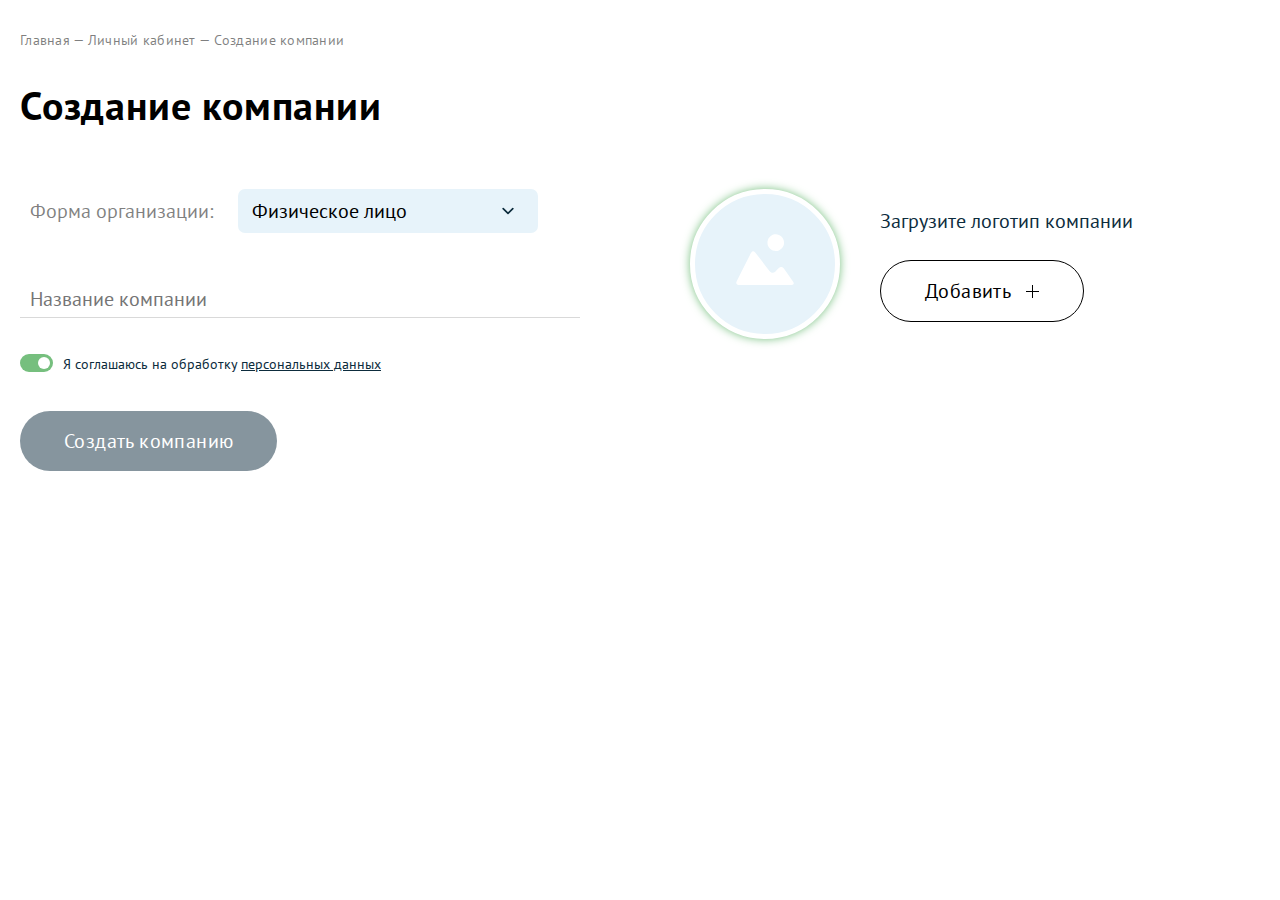
==== commit ea0211d4: "Forms: change validation settings (checks are triggered when focus is lost)" ====
--- a/admin/company-creation.html
+++ b/admin/company-creation.html
@@ -56,7 +56,7 @@
               </label>
             </div>
           </div>          
-          <button class="button company-creation-form__submit-button" type="submit">Создать компанию</button>
+          <button class="button company-creation-form__submit-button js-company-creation-form__submit-button" type="submit" disabled>Создать компанию</button>
         </div>
         <div class="company-creation-form__right">
           <div class="img-uploader js-img-uploader">
--- a/styles.css
+++ b/styles.css
@@ -1826,6 +1826,9 @@
 .requests-page__item:hover {
   background-color: var(--success-transparent-color);
 }
+.requests-page__item.hidden {
+  display: none;
+}
 .requests-page__company-name {
   white-space: nowrap;
   overflow: hidden;
@@ -2068,6 +2071,9 @@
   display: -webkit-box;
   display: -ms-flexbox;
   display: flex;
+  -webkit-column-gap: .4rem;
+     -moz-column-gap: .4rem;
+          column-gap: .4rem;
   border-bottom: .05rem solid rgba(13, 44, 61, 0.50);
   width: auto;
   position: relative;
@@ -2094,7 +2100,7 @@
   display: inline-block;
   padding-top: .4rem;
   padding-bottom: .4rem;
-  padding-left: 1.8rem;
+  padding-left: 1.4rem;
   padding-right: .75rem;
   position: relative;
   cursor: pointer;
@@ -2113,7 +2119,7 @@
   border: .1rem solid #000;
   border-radius: 50%;
   top: 50%;
-  left: 1.15rem;
+  left: .75rem;
   -webkit-transform: translateY(-50%);
       -ms-transform: translateY(-50%);
           transform: translateY(-50%);
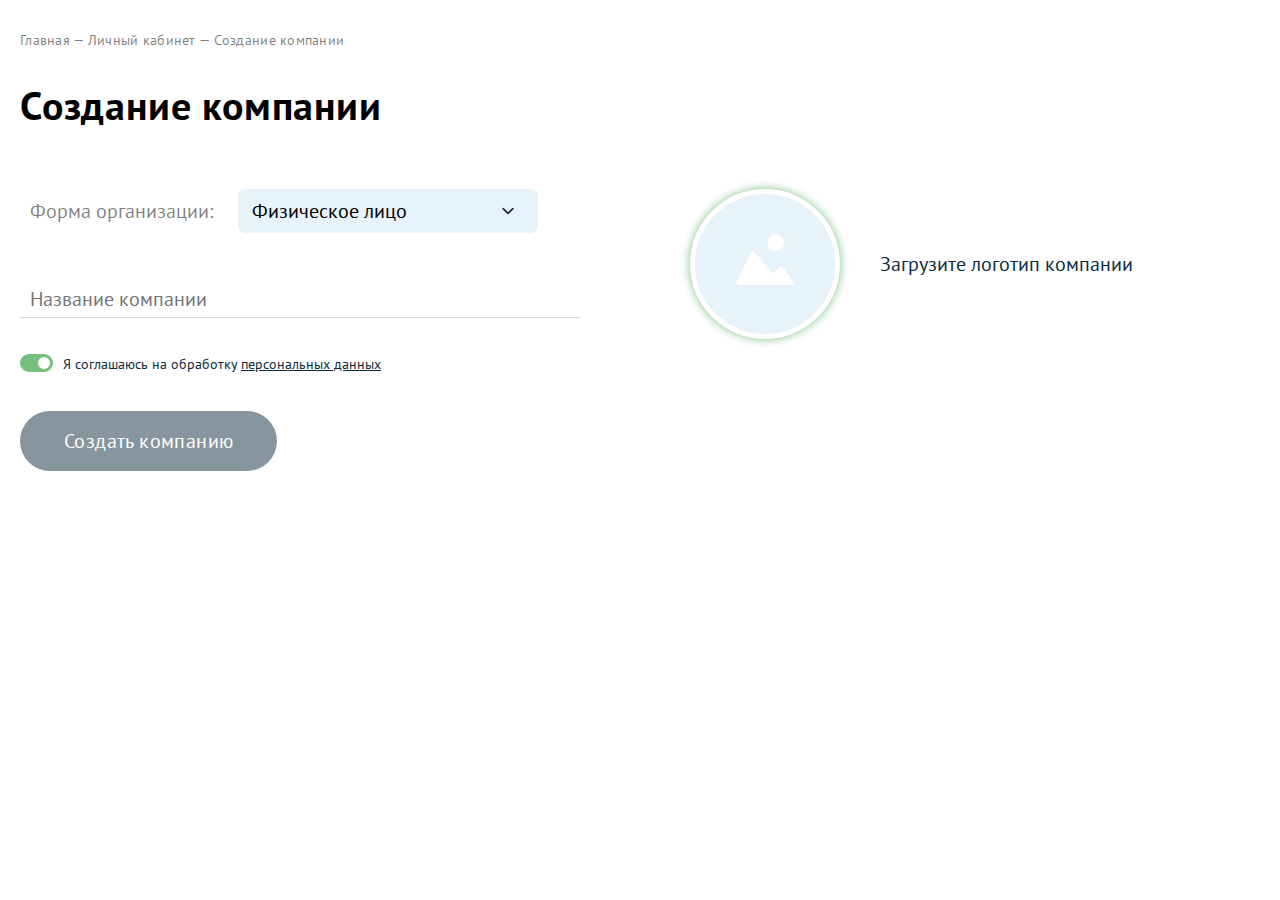
==== commit 039ccafe: "Img uploader: add ability to download by clicking on icon" ====
--- a/admin/company-creation.html
+++ b/admin/company-creation.html
@@ -64,9 +64,6 @@
             <div class="img-uploader__img-area js-img-uploader__img-area" style="background-image: url(../img/img-placeholder.svg)"></div>
             <div class="img-uploader__button-area">
               <span>Загрузите логотип компании</span>
-              <button class="button button_secondary button_icon_plus js-img-uploader__button" type="button">
-                <span class="button__text">Добавить</span>
-              </button>
             </div>
           </div>
         </div>
--- a/styles.css
+++ b/styles.css
@@ -212,7 +212,7 @@
 /* #region Form Elements */
 .input {
   border: none;
-  border-bottom: 1px solid rgba(0, 0, 0, 0.15);
+  border-bottom: .05rem solid rgba(0, 0, 0, 0.15);
   padding-top: .85rem;
   padding-left: .5rem;
   padding-right: .5rem;
@@ -520,7 +520,8 @@
   position: relative;
   -webkit-transition: all 0.2s ease-in-out;
   -o-transition: all 0.2s ease-in-out;
-  transition: all 0.2s ease-in-out;              
+  transition: all 0.2s ease-in-out;
+  cursor: pointer;    
 }
 .img-uploader__img-area:has(img) {
   background-image: none !important;
@@ -670,6 +671,20 @@
       -ms-flex-align: start;
           align-items: flex-start;  
 }
+.registration-form__sms-input-group {
+  display: grid;
+  grid-template-columns: 1fr auto;
+  margin-top: .5rem;
+}
+.registration-form__sms {
+  border: .05rem solid rgba(0, 0, 0, 0.15);
+  border-right: none;
+  padding: .25rem .5rem;
+}
+.registration-form__sms-submit-button {
+  border-radius: 0;
+  padding: 0 1rem;
+}
 
 /* #region Media Registration Form */
 @media (max-width: 991px) {
@@ -766,12 +781,13 @@
   background-repeat: no-repeat;
   background-position: top center;
 }
-.registration-modal__message {
+.registration-modal__success-message {
   text-align: center;
   font-size: 2rem;
   font-weight: 700;
   line-height: normal;
   letter-spacing: .04rem;
+  display: none;
 }
 
 /* #region Media Registration Modal */
@@ -1343,7 +1359,8 @@
   -webkit-user-select: none;
      -moz-user-select: none;
       -ms-user-select: none;
-          user-select: none;        
+          user-select: none;
+  z-index: 1;               
 }
 .bottom-menu__list {
   list-style-type: none;
@@ -1788,15 +1805,17 @@
   -webkit-box-align: baseline;
       -ms-flex-align: baseline;
           align-items: baseline;
-  margin-bottom: 2rem;        
+  margin-bottom: 2rem;    
 }
 .requests-page__company-filter {
   width: 100%;
   max-width: 12.5rem;
+  z-index: 2;
 }
 .requests-page__status-filter {
   -ms-flex-negative: 0;
       flex-shrink: 0;
+  z-index: 2;    
 }
 .requests-page__table-header {
   display: grid;
@@ -1813,6 +1832,7 @@
   margin-bottom: 1.95rem;
 }
 .requests-page__item {
+  position: relative;
   display: grid;
   grid-template-columns: 3fr 2fr 3fr 2fr;
   -webkit-column-gap: 1rem;
@@ -1853,14 +1873,24 @@
   -o-transition: all 0.2s ease-in-out;
   transition: all 0.2s ease-in-out;
 }
-.requests-page__request-name:hover::after {
+.requests-page__item:hover .requests-page__request-name::after {
   left: 0.5rem;
+}
+.requests-page__ghost-link {
+  position: absolute;
+  display: block;
+  top: 0;
+  left: 0;
+  width: 100%;
+  height: 100%;
+  z-index: 1;
 }
 .requests-page__accept-button {
   border-color: var(--success-color);
   padding: .35rem 1.35rem;
   justify-self: start;
   width: auto;
+  z-index: 1;
 }
 .requests-page__accept-button:hover {
   outline-color: var(--success-color);
@@ -2370,6 +2400,9 @@
 }
 .request-page__photo-area:nth-child(1) {
   left: 1.7rem;
+}
+.request-page__photo-area:nth-child(3) {
+  cursor: pointer;
 }
 .request-page__photo {
   position: absolute;
@@ -2597,14 +2630,22 @@
 
 /* #region Notifications Page */
 .notifications-page__date-picker {
-  margin-bottom: .8rem;
-}
-.notifications-page__list-date {
+  margin-bottom: .9rem;
+}
+.notifications-page__list-date-title {
   font-weight: 700;
   letter-spacing: 0.4px;
-  margin-top: 0;
-  margin-bottom: .25rem;
+  line-height: 1.2;
   padding-left: .6rem;
+  padding-right: 0.6rem;
+  padding-top: 2rem;
+  padding-bottom: .25rem;
+}
+.notifications-page__list-date-title:first-child {
+  padding-top: 0;
+}
+.notifications-page__list-date-title + .notifications-page__item:not(.notifications-page__item_fresh) {
+  border-top: 1px solid #EBEFF2;
 }
 .notifications-page__list {
   list-style-type: none;
@@ -2633,8 +2674,8 @@
   border-radius: .75rem;
   margin-bottom: .25rem;
 }
-.notifications-page__item:first-child:not(.notifications-page__item_fresh) {
-  border-top: 1px solid #EBEFF2;
+.notifications-page__item.hidden {
+  display: none;
 }
 .notifications-page__request-name {
   font-weight: 700;
@@ -2715,9 +2756,13 @@
   }
 }
 @media (max-width: 575px) {
-  .notifications-page__list-date {
+  .notifications-page__date-picker {
+    margin-bottom: 1.55rem;
+  }
+  .notifications-page__list-date-title {
     padding-left: 0;
-    margin-bottom: .75rem;
+    padding-bottom: 0;
+    padding-top: .85rem;
   }
   .notifications-page__date,
   .notifications-page__comment {
